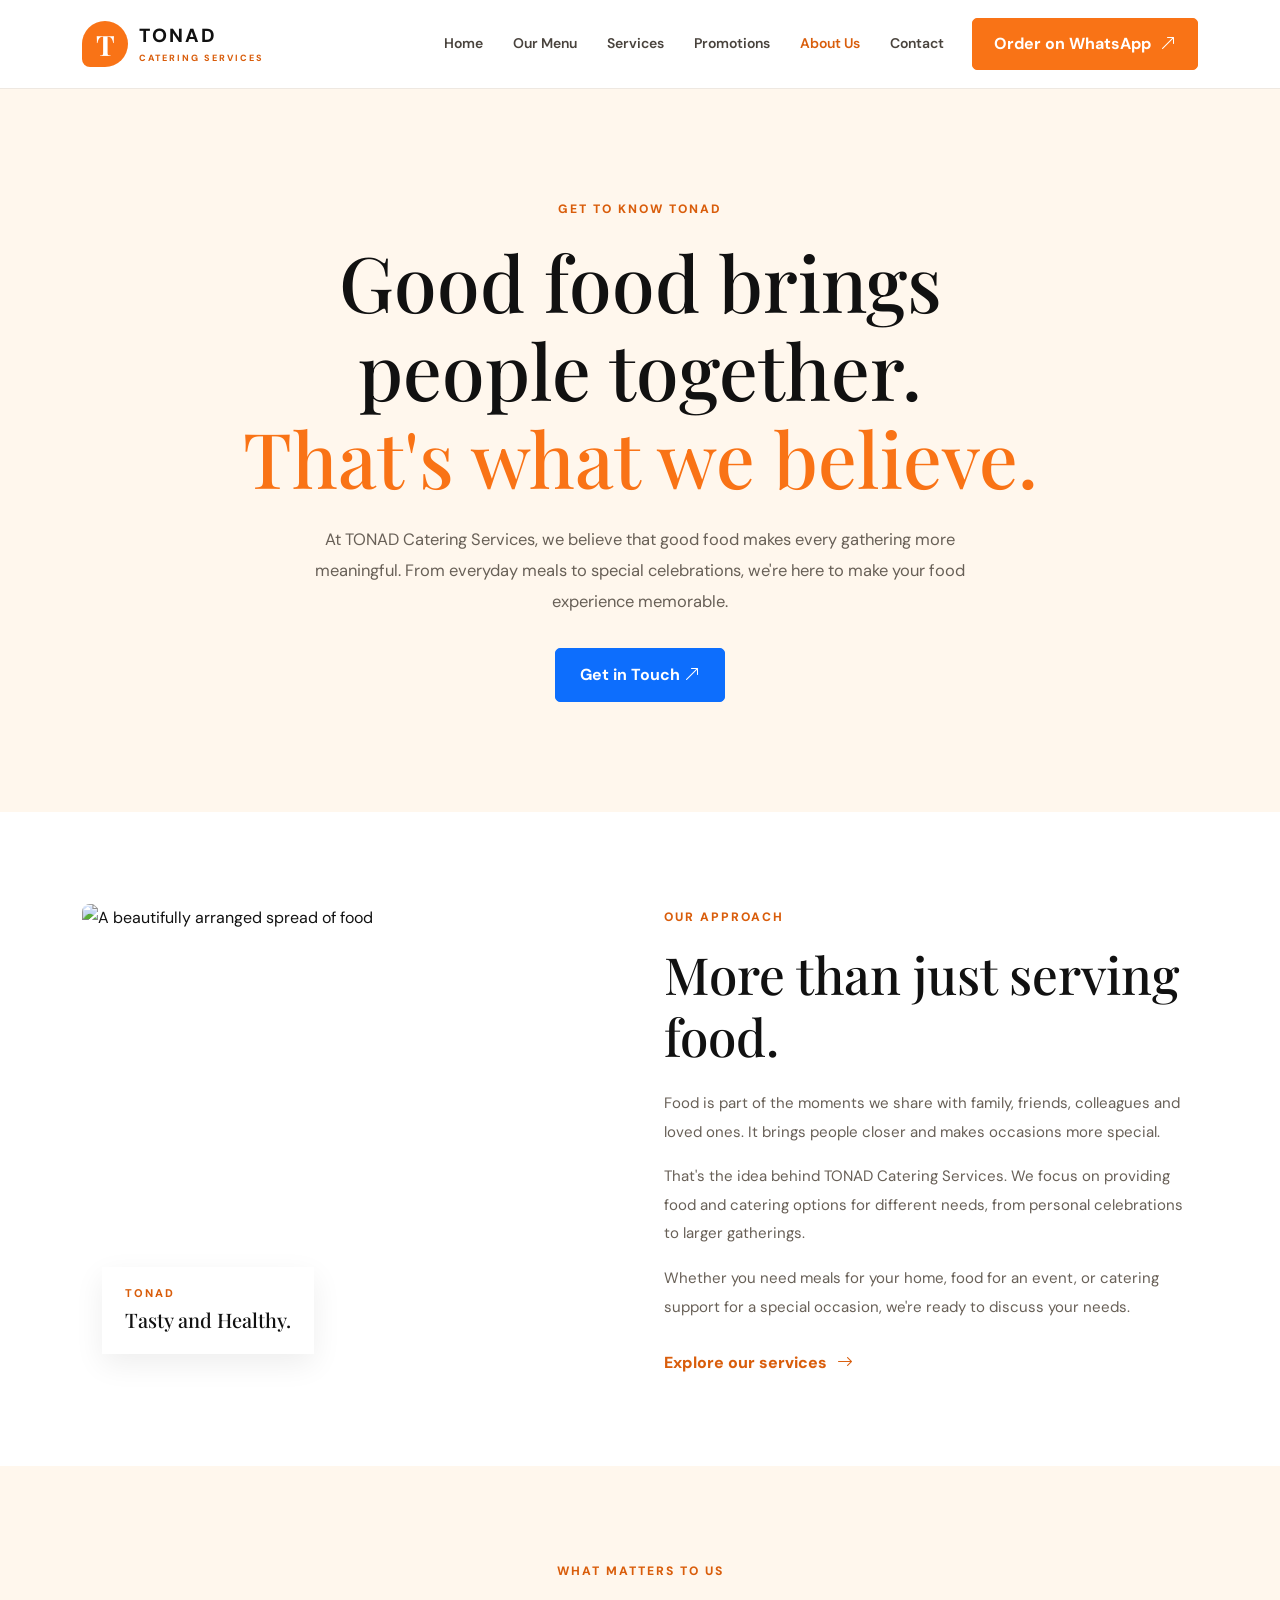
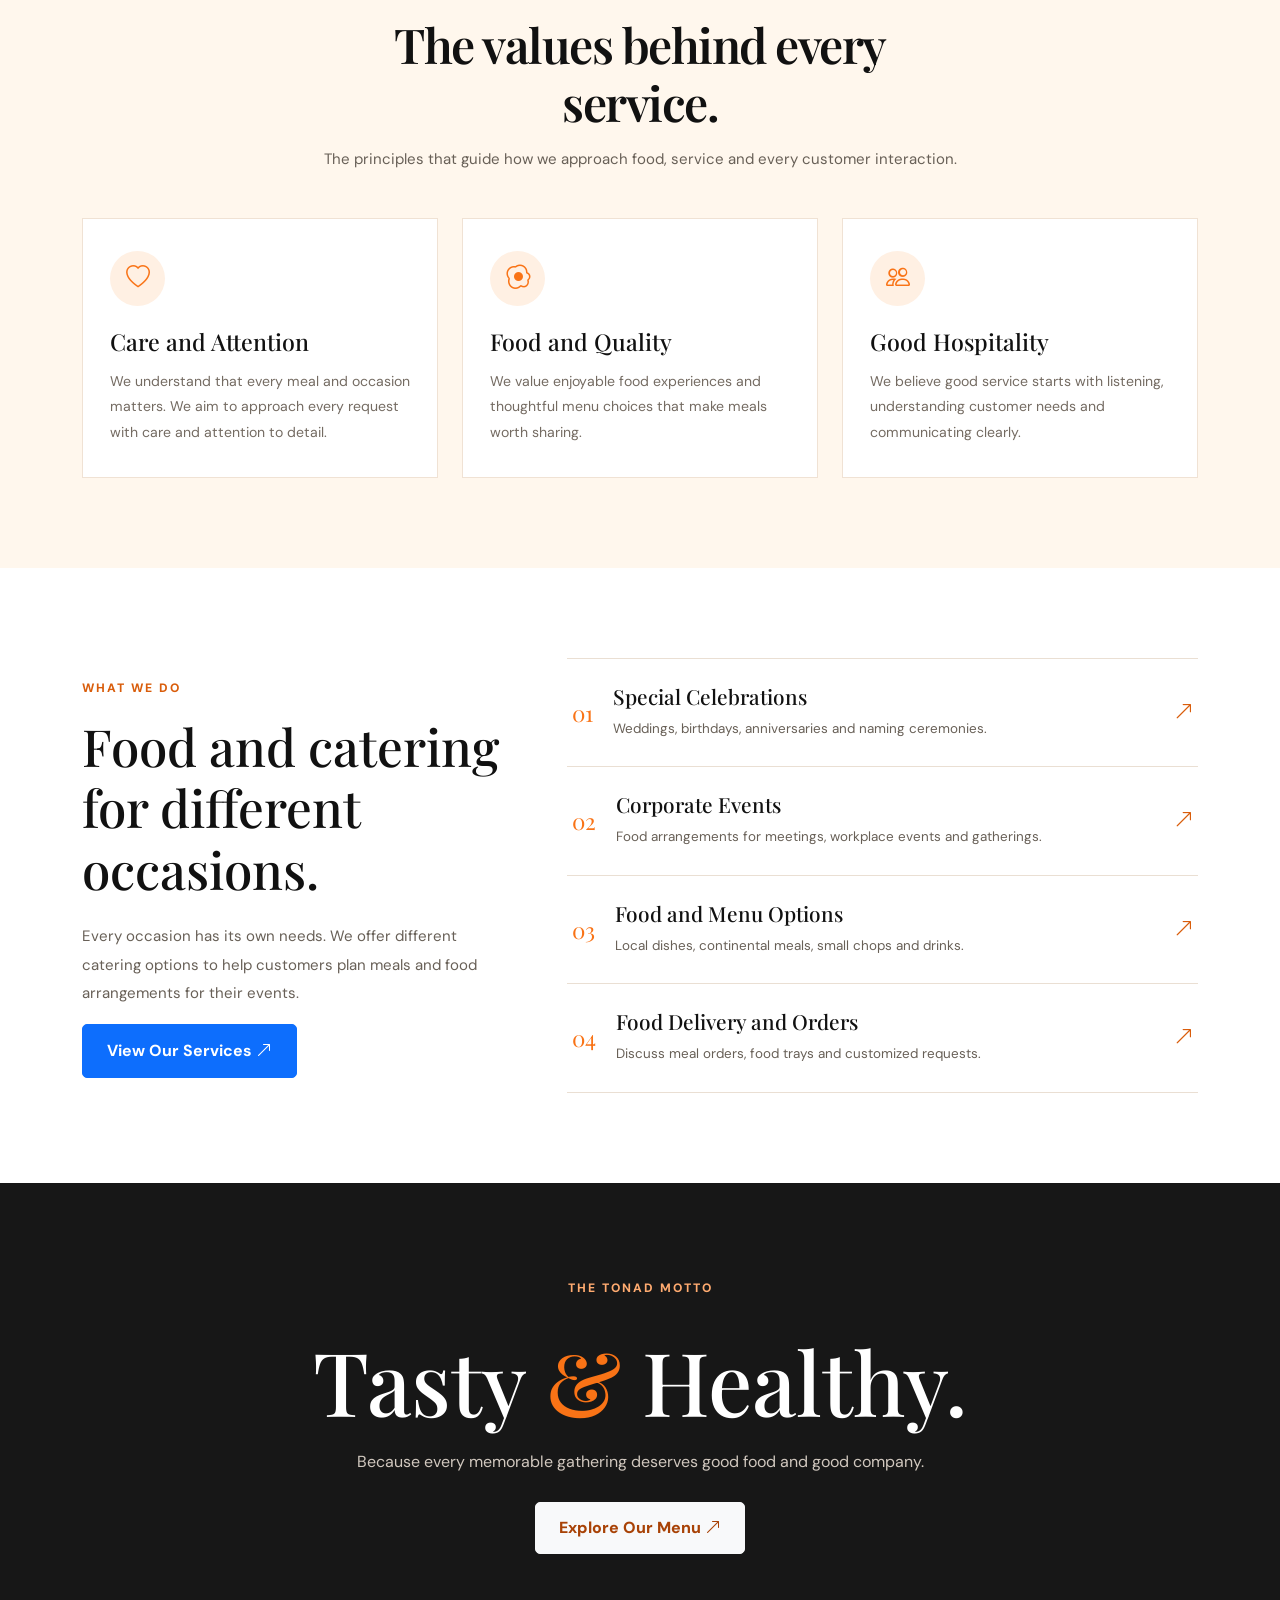
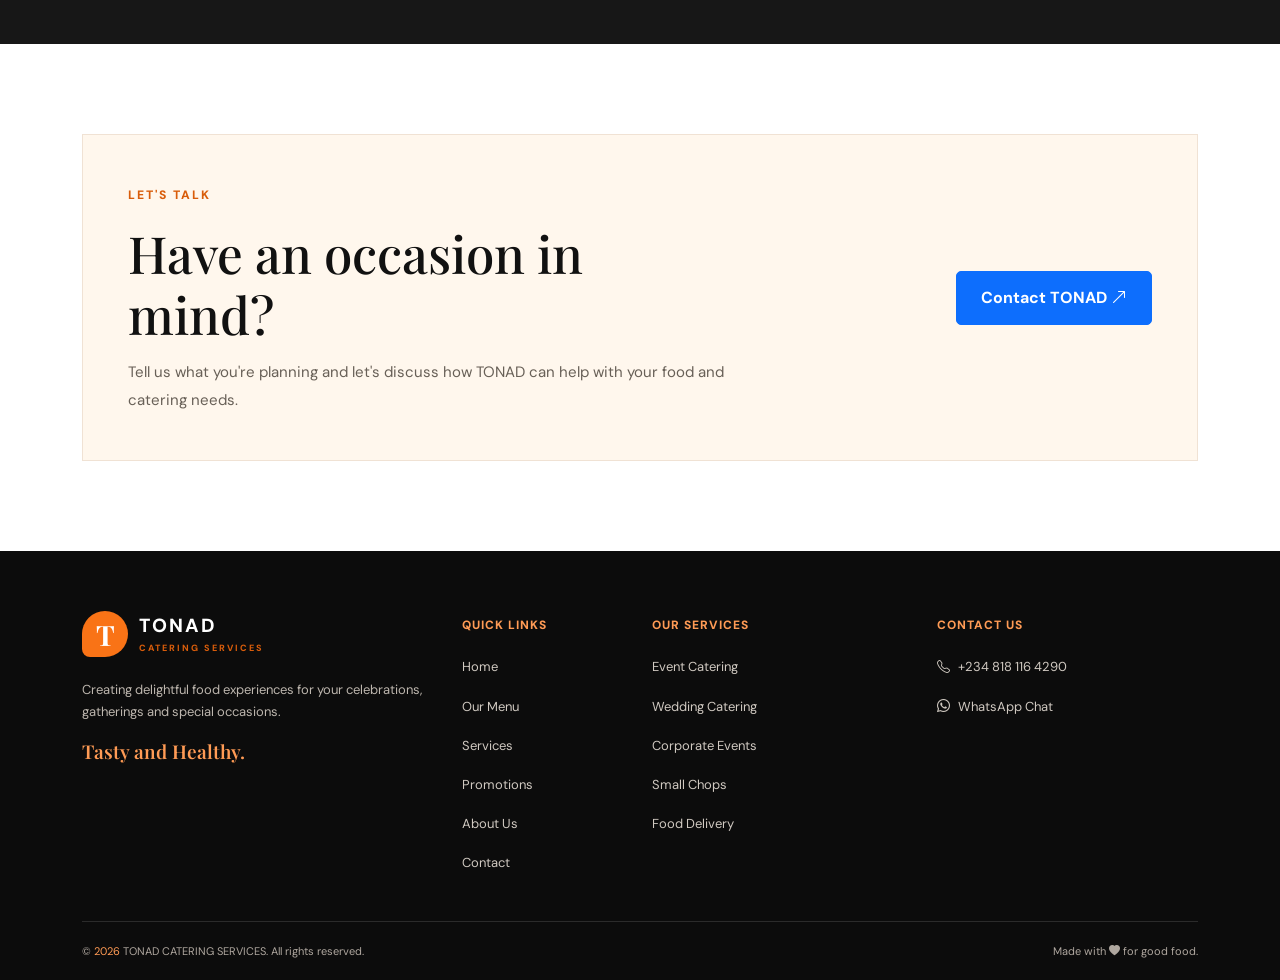
==== about.html @ e591a2a6 "first commit" ====
<!DOCTYPE html>
<html lang="en">
<head>
    <meta charset="UTF-8">
    <meta name="viewport" content="width=device-width, initial-scale=1.0">
    <meta name="description" content="Get to know TONAD Catering Services. Discover our approach to food, hospitality and memorable occasions.">
    <title>About Us | TONAD Catering Services</title>

    <!-- Google Fonts -->
    <link rel="preconnect" href="https://fonts.googleapis.com">
    <link rel="preconnect" href="https://fonts.gstatic.com" crossorigin>
    <link href="https://fonts.googleapis.com/css2?family=DM+Sans:wght@400;500;600;700;800&family=Playfair+Display:wght@500;600;700&display=swap" rel="stylesheet">

    <!-- Bootstrap -->
    <link href="https://cdn.jsdelivr.net/npm/bootstrap@5.3.3/dist/css/bootstrap.min.css" rel="stylesheet">

    <!-- Bootstrap Icons -->
    <link href="https://cdn.jsdelivr.net/npm/bootstrap-icons@1.11.3/font/bootstrap-icons.min.css" rel="stylesheet">

    <!-- Shared and page CSS -->
    <link rel="stylesheet" href="css/style.css">
    <link rel="stylesheet" href="css/about.css">
</head>

<body>

<!-- HEADER -->
<header class="site-header">
    <nav class="navbar navbar-expand-lg">
        <div class="container">

            <a href="index.html" class="brand">
                <span class="brand-icon">T</span>
                <span class="brand-text">
                    <strong>TONAD</strong>
                    <small>CATERING SERVICES</small>
                </span>
            </a>

            <button class="navbar-toggler" type="button"
                data-bs-toggle="collapse" data-bs-target="#mainNavbar"
                aria-controls="mainNavbar" aria-expanded="false"
                aria-label="Toggle navigation">
                <i class="bi bi-list"></i>
            </button>

            <div class="collapse navbar-collapse" id="mainNavbar">
                <ul class="navbar-nav ms-auto align-items-lg-center">
                    <li class="nav-item"><a class="nav-link" href="index.html">Home</a></li>
                    <li class="nav-item"><a class="nav-link" href="menu.html">Our Menu</a></li>
                    <li class="nav-item"><a class="nav-link" href="catering-services.html" aria-current="page">Services</a></li>
                    <li class="nav-item"><a class="nav-link" href="promotions.html">Promotions</a></li>
                    <li class="nav-item"><a class="nav-link active" href="about.html">About Us</a></li>
                    <li class="nav-item"><a class="nav-link" href="contact.html">Contact</a></li>
                </ul>

                <a href="https://wa.me/2347065339385"
                    target="_blank" rel="noopener noreferrer"
                    class="btn btn-brand header-button">
                    Order on WhatsApp <i class="bi bi-arrow-up-right"></i>
                </a>
            </div>
        </div>
    </nav>
</header>


<main>

    <!-- ABOUT HERO -->
    <section class="about-hero">
        <div class="container">
            <div class="about-hero-content">
                <span class="about-eyebrow">GET TO KNOW TONAD</span>

                <h1>
                    Good food brings people together.
                    <span>That's what we believe.</span>
                </h1>

                <p>
                    At TONAD Catering Services, we believe that good food
                    makes every gathering more meaningful. From everyday
                    meals to special celebrations, we're here to make
                    your food experience memorable.
                </p>

                <a href="contact.html" class="btn btn-primary">
                    Get in Touch <i class="bi bi-arrow-up-right"></i>
                </a>
            </div>
        </div>
    </section>


    <!-- OUR STORY -->
    <section class="about-story section-padding">
        <div class="container">
            <div class="row align-items-center g-5">

                <div class="col-lg-6">
                    <div class="about-story-image">
                        <img
                            src="https://images.unsplash.com/photo-1555939594-58d7cb561ad1?auto=format&fit=crop&w=1000&q=85"
                            alt="A beautifully arranged spread of food"
                            loading="lazy">
                        <div class="story-image-label">
                            <span>TONAD</span>
                            <strong>Tasty and Healthy.</strong>
                        </div>
                    </div>
                </div>

                <div class="col-lg-6">
                    <span class="about-eyebrow">OUR APPROACH</span>

                    <h2>More than just serving food.</h2>

                    <p>
                        Food is part of the moments we share with family,
                        friends, colleagues and loved ones. It brings
                        people closer and makes occasions more special.
                    </p>

                    <p>
                        That's the idea behind TONAD Catering Services.
                        We focus on providing food and catering options
                        for different needs, from personal celebrations
                        to larger gatherings.
                    </p>

                    <p>
                        Whether you need meals for your home, food for
                        an event, or catering support for a special
                        occasion, we're ready to discuss your needs.
                    </p>

                    <a href="catering-services.html" class="about-text-link">
                        Explore our services
                        <i class="bi bi-arrow-right"></i>
                    </a>
                </div>

            </div>
        </div>
    </section>


    <!-- OUR VALUES -->
    <section class="about-values section-padding">
        <div class="container">

            <div class="section-heading text-center">
                <span class="about-eyebrow">WHAT MATTERS TO US</span>
                <h2>The values behind every service.</h2>
                <p>
                    The principles that guide how we approach food,
                    service and every customer interaction.
                </p>
            </div>

            <div class="row g-4">

                <div class="col-md-6 col-lg-4">
                    <div class="value-card">
                        <div class="value-icon">
                            <i class="bi bi-heart"></i>
                        </div>
                        <h3>Care and Attention</h3>
                        <p>
                            We understand that every meal and occasion
                            matters. We aim to approach every request
                            with care and attention to detail.
                        </p>
                    </div>
                </div>

                <div class="col-md-6 col-lg-4">
                    <div class="value-card">
                        <div class="value-icon">
                            <i class="bi bi-egg-fried"></i>
                        </div>
                        <h3>Food and Quality</h3>
                        <p>
                            We value enjoyable food experiences and
                            thoughtful menu choices that make meals
                            worth sharing.
                        </p>
                    </div>
                </div>

                <div class="col-md-6 col-lg-4">
                    <div class="value-card">
                        <div class="value-icon">
                            <i class="bi bi-people"></i>
                        </div>
                        <h3>Good Hospitality</h3>
                        <p>
                            We believe good service starts with
                            listening, understanding customer needs
                            and communicating clearly.
                        </p>
                    </div>
                </div>

            </div>
        </div>
    </section>


    <!-- WHAT WE DO -->
    <section class="about-offerings section-padding">
        <div class="container">

            <div class="row align-items-center g-5">

                <div class="col-lg-5">
                    <span class="about-eyebrow">WHAT WE DO</span>
                    <h2>Food and catering for different occasions.</h2>

                    <p>
                        Every occasion has its own needs. We offer
                        different catering options to help customers
                        plan meals and food arrangements for their events.
                    </p>

                    <a href="catering-services.html" class="btn btn-primary">
                        View Our Services
                        <i class="bi bi-arrow-up-right"></i>
                    </a>
                </div>

                <div class="col-lg-7">
                    <div class="offering-list">

                        <div class="offering-item">
                            <span class="offering-number">01</span>
                            <div>
                                <h3>Special Celebrations</h3>
                                <p>Weddings, birthdays, anniversaries and naming ceremonies.</p>
                            </div>
                            <i class="bi bi-arrow-up-right"></i>
                        </div>

                        <div class="offering-item">
                            <span class="offering-number">02</span>
                            <div>
                                <h3>Corporate Events</h3>
                                <p>Food arrangements for meetings, workplace events and gatherings.</p>
                            </div>
                            <i class="bi bi-arrow-up-right"></i>
                        </div>

                        <div class="offering-item">
                            <span class="offering-number">03</span>
                            <div>
                                <h3>Food and Menu Options</h3>
                                <p>Local dishes, continental meals, small chops and drinks.</p>
                            </div>
                            <i class="bi bi-arrow-up-right"></i>
                        </div>

                        <div class="offering-item">
                            <span class="offering-number">04</span>
                            <div>
                                <h3>Food Delivery and Orders</h3>
                                <p>Discuss meal orders, food trays and customized requests.</p>
                            </div>
                            <i class="bi bi-arrow-up-right"></i>
                        </div>

                    </div>
                </div>

            </div>
        </div>
    </section>


    <!-- MOTTO -->
    <section class="about-motto">
        <div class="container text-center">
            <span class="about-eyebrow">THE TONAD MOTTO</span>

            <h2>Tasty <span>&</span> Healthy.</h2>

            <p>
                Because every memorable gathering deserves
                good food and good company.
            </p>

            <a href="menu.html" class="btn btn-light">
                Explore Our Menu
                <i class="bi bi-arrow-up-right"></i>
            </a>
        </div>
    </section>


    <!-- FINAL CTA -->
    <section class="about-contact section-padding">
        <div class="container">
            <div class="about-contact-inner">
                <div>
                    <span class="about-eyebrow">LET'S TALK</span>
                    <h2>Have an occasion in mind?</h2>
                    <p>
                        Tell us what you're planning and let's discuss
                        how TONAD can help with your food and catering needs.
                    </p>
                </div>

                <a href="https://wa.me/2347065339385"
                    class="btn btn-primary">
                    Contact TONAD
                    <i class="bi bi-arrow-up-right"></i>
                </a>
            </div>
        </div>
    </section>

</main>


<!-- FOOTER -->
<footer class="site-footer">
    <div class="container">

        <div class="row footer-main g-4">

            <div class="col-lg-4 col-md-6">
                <a href="index.html" class="brand footer-brand">
                    <span class="brand-icon">T</span>
                    <span class="brand-text">
                        <strong>TONAD</strong>
                        <small>CATERING SERVICES</small>
                    </span>
                </a>

                <p class="footer-description">
                    Creating delightful food experiences for your
                    celebrations, gatherings and special occasions.
                </p>

                <p class="footer-motto">Tasty and Healthy.</p>
            </div>

            <div class="col-lg-2 col-md-6">
                <h5 class="footer-heading">Quick Links</h5>
                <ul class="footer-links">
                    <li><a href="index.html">Home</a></li>
                    <li><a href="menu.html">Our Menu</a></li>
                    <li><a href="catering-services.html">Services</a></li>
                    <li><a href="promotions.html">Promotions</a></li>
                    <li><a href="about.html">About Us</a></li>
                    <li><a href="contact.html">Contact</a></li>
                </ul>
            </div>

            <div class="col-lg-3 col-md-6">
                <h5 class="footer-heading">Our Services</h5>
                <ul class="footer-links">
                    <li><a href="#our-services">Event Catering</a></li>
                    <li><a href="#our-services">Wedding Catering</a></li>
                    <li><a href="#our-services">Corporate Events</a></li>
                    <li><a href="#our-services">Small Chops</a></li>
                    <li><a href="#our-services">Food Delivery</a></li>
                </ul>
            </div>

            <div class="col-lg-3 col-md-6">
                <h5 class="footer-heading">Contact Us</h5>
                <ul class="footer-links">
                    <li>
                        <a href="tel:+2347065339385">
                            <i class="bi bi-telephone"></i>
                            +234 818 116 4290
                        </a>
                    </li>
                    <li>
                        <a href="https://wa.me/2347065339385"
                            target="_blank" rel="noopener noreferrer">
                            <i class="bi bi-whatsapp"></i>
                            WhatsApp Chat
                        </a>
                    </li>
                </ul>
            </div>

        </div>

        <div class="footer-bottom">
            <p>
                &copy; <span id="currentYear"></span>
                TONAD CATERING SERVICES. All rights reserved.
            </p>
            <p>Made with <i class="bi bi-heart-fill"></i> for good food.</p>
        </div>

    </div>
</footer>


<script src="https://cdn.jsdelivr.net/npm/bootstrap@5.3.3/dist/js/bootstrap.bundle.min.js"></script>
<script src="js/script.js"></script>
<script src="js/about.js"></script>

</body>
</html>
---- css/style.css ----
/* COLOURS AND FONTS */

:root {
    --orange: #F97316;
    --orange-dark: #D95D0B;
    --black: #111111;
    --charcoal: #1C1C1C;
    --cream: #FFF7ED;
    --white: #FFFFFF;
    --grey: #706B65;
    --light-grey: #F5F1EC;
    --border: #E9DED2;

    --body-font: "DM Sans", sans-serif;
    --heading-font: "Playfair Display", serif;
}

/* GENERAL STYLES */

* {
    box-sizing: border-box;
}

html {
    scroll-behavior: smooth;
    scroll-padding-top: 90px;
}

body {
    margin: 0;
    font-family: var(--body-font);
    color: var(--black);
    background: var(--white);
    line-height: 1.7;
}

img {
    display: block;
    max-width: 100%;
}

a {
    text-decoration: none;
}

h1,
h2,
h3,
h4 {
    line-height: 1.2;
}

p {
    color: var(--grey);
}

::selection {
    color: var(--white);
    background: var(--orange);
}

/* BUTTONS */

.btn {
    border-radius: 5px;
    font-family: var(--body-font);
    font-weight: 700;
    transition: .25s ease;
}

.btn:hover {
    transform: translateY(-2px);
}

.btn-brand {
    padding: 13px 21px;
    color: var(--white);
    background: var(--orange);
    border: 1px solid var(--orange);
}

.btn-brand:hover {
    color: var(--white);
    background: var(--orange-dark);
    border-color: var(--orange-dark);
}

.btn-outline-brand {
    padding: 13px 21px;
    color: var(--black);
    background: transparent;
    border: 1px solid #C9B8A6;
}

.btn-outline-brand:hover {
    color: var(--orange-dark);
    border-color: var(--orange);
}

.btn-dark-custom {
    padding: 13px 25px;
    color: var(--white);
    background: var(--black);
}

.btn-dark-custom:hover {
    color: var(--white);
    background: var(--orange-dark);
}

.btn-light-custom {
    padding: 14px 24px;
    color: var(--orange-dark);
    background: var(--white);
    border: 1px solid var(--white);
}

.btn-light-custom:hover {
    color: var(--black);
    background: var(--cream);
}

/* =====================================
   SHARED HEADER AND NAVIGATION
===================================== */

.site-header {
    position: sticky;
    top: 0;
    z-index: 1000;
    background: rgba(255, 255, 255, .97);
    border-bottom: 1px solid #eee8e1;
    backdrop-filter: blur(12px);
}

.site-header .navbar {
    min-height: 88px;
    padding: 12px 0;
}

/* LOGO */

.brand {
    display: inline-flex;
    align-items: center;
    gap: 11px;
    color: var(--black);
}

.brand:hover {
    color: var(--black);
}

.brand-icon {
    display: grid;
    place-items: center;
    width: 46px;
    height: 46px;
    flex-shrink: 0;
    color: var(--white);
    background: var(--orange);
    font-family: var(--heading-font);
    font-size: 28px;
    font-weight: 700;
    border-radius: 50% 50% 50% 8px;
}

.brand-text {
    display: flex;
    flex-direction: column;
    line-height: 1.2;
}

.brand strong {
    font-size: 19px;
    font-weight: 800;
    letter-spacing: 2px;
}

.brand small {
    margin-top: 5px;
    color: var(--orange-dark);
    font-size: 9px;
    font-weight: 800;
    letter-spacing: 2px;
}

/* NAVIGATION LINKS */

.navbar-nav {
    gap: 14px;
}

.navbar-nav .nav-link {
    padding: 10px 8px;
    color: #49433D;
    font-size: 14px;
    font-weight: 600;
    transition: color .2s ease;
}

.navbar-nav .nav-link:hover,
.navbar-nav .nav-link.active {
    color: var(--orange-dark);
}

/* HEADER BUTTON */

.header-button {
    margin-left: 20px;
    white-space: nowrap;
}

.header-button i {
    margin-left: 5px;
}

/* MOBILE NAVIGATION */

.navbar-toggler {
    padding: 4px 10px;
    border: 1px solid var(--border);
    font-size: 27px;
}

.navbar-toggler:focus {
    box-shadow: 0 0 0 3px #F9731625;
}

/* =====================================
   SHARED SECTION STYLES
===================================== */

.section-padding {
    padding: 95px 0;
}

.eyebrow {
    display: inline-flex;
    align-items: center;
    gap: 10px;
    color: var(--orange-dark);
    font-size: 11px;
    font-weight: 800;
    letter-spacing: 2px;
}

.eyebrow-line {
    display: inline-block;
    width: 28px;
    height: 2px;
    background: var(--orange);
}

.section-heading {
    max-width: 760px;
    margin: 0 auto 48px;
}

.section-heading h2,
.section-title {
    margin: 17px 0;
    font-family: var(--heading-font);
    font-size: clamp(34px, 4vw, 51px);
    font-weight: 600;
    letter-spacing: -1.5px;
}

.section-heading h2 span,
.section-title span {
    color: var(--orange);
}

.section-heading > p,
.section-description {
    max-width: 650px;
    margin: 0 auto;
    font-size: 15px;
    line-height: 1.9;
}

/* =====================================
   HOMEPAGE HERO
===================================== */

.hero-section {
    padding: 75px 0 85px;
    background: var(--cream);
    overflow: hidden;
}

.hero-content {
    position: relative;
    z-index: 2;
}

.hero-content h1 {
    max-width: 650px;
    margin: 23px 0;
    font-family: var(--heading-font);
    font-size: clamp(46px, 6vw, 72px);
    font-weight: 600;
    line-height: 1.08;
    letter-spacing: -2px;
}

.hero-content h1 span {
    color: var(--orange);
}

.hero-description {
    max-width: 520px;
    margin-bottom: 30px;
    font-size: 16px;
    line-height: 1.9;
}

.hero-actions {
    display: flex;
    flex-wrap: wrap;
    gap: 12px;
}

.hero-motto {
    display: flex;
    align-items: center;
    gap: 13px;
    margin-top: 35px;
}

.motto-icon {
    display: grid;
    place-items: center;
    width: 44px;
    height: 44px;
    flex-shrink: 0;
    color: var(--orange);
    background: var(--white);
    border: 1px solid var(--border);
    border-radius: 50%;
    font-size: 19px;
}

.hero-motto strong,
.hero-motto small {
    display: block;
}

.hero-motto strong {
    font-size: 14px;
}

.hero-motto small {
    margin-top: 3px;
    color: var(--grey);
    font-size: 12px;
}

/* HERO CAROUSEL */

.hero-carousel {
    position: relative;
    overflow: hidden;
    border-radius: 190px 190px 5px 5px;
    background: #E7D4C0;
    box-shadow: 0 20px 55px #3C24101A;
}

.hero-slide-image {
    width: 100%;
    height: 510px;
    object-fit: cover;
}

.hero-carousel .carousel-item {
    position: relative;
}

.hero-carousel .carousel-item::after {
    content: "";
    position: absolute;
    inset: 45% 0 0;
    background: linear-gradient(transparent, #000A);
    pointer-events: none;
}

.slide-caption {
    position: absolute;
    z-index: 2;
    right: 55px;
    bottom: 55px;
    left: 55px;
    color: var(--white);
}

.slide-caption span {
    display: inline-block;
    margin-bottom: 9px;
    color: #FFB782;
    font-size: 11px;
    font-weight: 800;
    letter-spacing: 2px;
}

.slide-caption h3 {
    max-width: 420px;
    margin: 0;
    color: var(--white);
    font-family: var(--heading-font);
    font-size: 27px;
    font-weight: 600;
}

.hero-carousel .carousel-indicators {
    z-index: 3;
    justify-content: flex-start;
    margin: 0;
    bottom: 18px;
    left: 55px;
}

.hero-carousel .carousel-indicators button {
    width: 25px;
    height: 4px;
    margin-right: 7px;
    border: 0;
    border-radius: 5px;
    background-color: var(--white);
}

.hero-carousel .carousel-indicators button.active {
    background-color: var(--orange);
}

.hero-carousel .carousel-control-prev,
.hero-carousel .carousel-control-next {
    z-index: 4;
    width: 45px;
    height: 45px;
    top: 45%;
    bottom: auto;
    margin: 0 15px;
    border-radius: 50%;
    background: #11111180;
    opacity: 1;
}

.hero-carousel .carousel-control-prev:hover,
.hero-carousel .carousel-control-next:hover {
    background: var(--orange);
}

.carousel-note {
    margin-top: 13px;
    color: var(--grey);
    text-align: right;
    font-size: 11px;
}

.carousel-note i {
    margin-right: 5px;
}

/* =====================================
   PROMISE SECTION
===================================== */

.promise-section {
    padding: 30px 0;
    background: var(--black);
}

.promise-item {
    display: flex;
    align-items: center;
    gap: 16px;
    height: 100%;
}

.promise-item > span {
    display: grid;
    place-items: center;
    width: 48px;
    height: 48px;
    flex-shrink: 0;
    color: #FFAB70;
    border: 1px solid #FFFFFF38;
    border-radius: 50%;
    font-size: 22px;
}

.promise-item h3 {
    margin: 0 0 5px;
    color: var(--white);
    font-size: 14px;
    font-weight: 700;
}

.promise-item p {
    margin: 0;
    color: #C7C0B9;
    font-size: 12px;
}

/* =====================================
   MENU HIGHLIGHTS
===================================== */

.menu-section {
    background: #FFFEFC;
}

.food-card {
    height: 100%;
    overflow: hidden;
    border: 1px solid var(--border);
    background: var(--white);
    transition: transform .3s ease, box-shadow .3s ease;
}

.food-card:hover {
    transform: translateY(-6px);
    box-shadow: 0 16px 40px #3C24100F;
}

.food-image {
    position: relative;
    height: 245px;
    overflow: hidden;
    background: #E9D9C9;
}

.food-image img {
    width: 100%;
    height: 100%;
    object-fit: cover;
    transition: transform .5s ease;
}

.food-card:hover .food-image img {
    transform: scale(1.05);
}

.food-category {
    position: absolute;
    top: 15px;
    left: 15px;
    padding: 7px 11px;
    color: var(--orange-dark);
    background: var(--cream);
    font-size: 10px;
    font-weight: 800;
    letter-spacing: .5px;
    text-transform: uppercase;
}

.food-card-body {
    padding: 24px;
}

.food-card-body h3 {
    margin-bottom: 10px;
    font-family: var(--heading-font);
    font-size: 24px;
    font-weight: 600;
}

.food-card-body p {
    margin-bottom: 20px;
    font-size: 13px;
    line-height: 1.8;
}

.text-link {
    display: inline-flex;
    align-items: center;
    gap: 8px;
    color: var(--orange-dark);
    font-size: 13px;
    font-weight: 800;
}

.text-link:hover {
    color: var(--black);
}

.image-disclaimer {
    margin: 24px auto 0;
    text-align: center;
    font-size: 11px;
}

/* =====================================
   EVENTS
===================================== */

.events-section {
    background: var(--cream);
}

.events-section .section-title {
    margin-bottom: 20px;
}

.events-section .section-description {
    margin: 0 0 27px;
}

.event-grid {
    display: grid;
    grid-template-columns: 1fr 1fr;
    gap: 16px;
}

.event-card {
    position: relative;
    min-height: 210px;
    overflow: hidden;
    background: #D9C3AC;
}

.event-card.event-large {
    grid-row: span 2;
    min-height: 440px;
}

.event-card img {
    position: absolute;
    inset: 0;
    width: 100%;
    height: 100%;
    object-fit: cover;
    transition: transform .5s ease;
}

.event-card:hover img {
    transform: scale(1.05);
}

.event-card::after {
    content: "";
    position: absolute;
    inset: 35% 0 0;
    background: linear-gradient(transparent, #000C);
}

.event-overlay {
    position: absolute;
    z-index: 1;
    right: 18px;
    bottom: 18px;
    left: 18px;
    color: var(--white);
}

.event-overlay span {
    color: #FFB782;
    font-size: 11px;
    font-weight: 800;
}

.event-overlay h3 {
    margin: 5px 0 0;
    color: var(--white);
    font-family: var(--heading-font);
    font-size: 21px;
}

/* =====================================
   SERVICES
===================================== */

.services-section {
    background: var(--white);
}

.service-card {
    height: 100%;
    padding: 29px;
    border: 1px solid var(--border);
    background: #FFFEFC;
    transition: transform .25s ease, border-color .25s ease;
}

.service-card:hover {
    transform: translateY(-4px);
    border-color: #F9731680;
}

.service-icon {
    display: grid;
    place-items: center;
    width: 52px;
    height: 52px;
    margin-bottom: 22px;
    border-radius: 50%;
    color: var(--orange-dark);
    background: var(--cream);
    font-size: 23px;
}

.service-card h3 {
    margin-bottom: 12px;
    font-family: var(--heading-font);
    font-size: 23px;
    font-weight: 600;
}

.service-card p {
    margin-bottom: 0;
    font-size: 13px;
    line-height: 1.85;
}

/* =====================================
   PROCESS
===================================== */

.process-section {
    background: var(--light-grey);
}

.process-card {
    height: 100%;
    padding: 28px;
    border-top: 3px solid var(--orange);
    background: var(--white);
}

.process-card > span {
    display: inline-block;
    margin-bottom: 18px;
    color: var(--orange);
    font-family: var(--heading-font);
    font-size: 34px;
}

.process-card h3 {
    font-family: var(--heading-font);
    font-size: 22px;
}

.process-card p {
    margin: 12px 0 0;
    font-size: 13px;
}

/* =====================================
   PROMOTION BANNER
===================================== */

.promotion-banner {
    padding: 58px 0;
    background: var(--orange);
}

.promotion-inner {
    display: flex;
    align-items: center;
    justify-content: space-between;
    gap: 35px;
}

.promotion-banner .eyebrow {
    color: #FFF0E4;
}

.promotion-banner .eyebrow-line {
    background: var(--white);
}

.promotion-banner h2 {
    margin: 13px 0 10px;
    color: var(--white);
    font-family: var(--heading-font);
    font-size: clamp(30px, 4vw, 43px);
}

.promotion-banner p {
    margin: 0;
    color: #FFF0E4;
    font-size: 14px;
}

/* =====================================
   ABOUT PREVIEW
===================================== */

.about-section {
    background: #FFFEFC;
}

.about-image {
    width: 100%;
    height: 390px;
    object-fit: cover;
    background: #E8D8C7;
}

.about-section .section-description {
    margin: 0 0 20px;
}

.motto-highlight {
    margin: 20px 0 25px;
    color: var(--orange-dark);
    font-family: var(--heading-font);
    font-size: 25px;
    font-weight: 600;
}

/* =====================================
   FINAL CALL TO ACTION
===================================== */

.final-cta {
    padding: 85px 0;
    background: var(--black);
}

.final-cta h2 {
    max-width: 800px;
    margin: 20px auto;
    color: var(--white);
    font-family: var(--heading-font);
    font-size: clamp(34px, 5vw, 54px);
    font-weight: 600;
}

.final-cta h2 span {
    color: #FF9B55;
}

.final-cta > .container > p {
    max-width: 590px;
    margin: 0 auto 28px;
    color: #D0C9C1;
    font-size: 14px;
}

/* =====================================
   SHARED FOOTER
===================================== */

.site-footer {
    padding-top: 60px;
    background: #0C0C0C;
    color: var(--white);
}

.footer-main {
    padding-bottom: 45px;
}

.footer-brand {
    color: var(--white);
}

.footer-brand:hover {
    color: var(--white);
}

.footer-description {
    max-width: 340px;
    margin: 22px 0 12px;
    color: #BDB6AE;
    font-size: 13px;
}

.footer-motto {
    color: #FF9B55;
    font-family: var(--heading-font);
    font-size: 19px;
    font-weight: 600;
}

.footer-heading {
    margin: 7px 0 20px;
    color: #FF9B55;
    font-size: 12px;
    font-weight: 800;
    letter-spacing: 1px;
    text-transform: uppercase;
}

.footer-links {
    display: grid;
    gap: 12px;
    margin: 0;
    padding: 0;
    list-style: none;
}

.footer-links a {
    color: #D0C9C1;
    font-size: 13px;
    transition: color .2s ease;
}

.footer-links a:hover {
    color: #FF9B55;
}

.footer-links i {
    margin-right: 5px;
}

.footer-bottom {
    display: flex;
    align-items: center;
    justify-content: space-between;
    gap: 20px;
    padding: 20px 0;
    border-top: 1px solid #FFFFFF20;
}

.footer-bottom p {
    margin: 0;
    color: #AFA79F;
    font-size: 11px;
}

.footer-bottom span {
    color: #FF9B55;
}

/* =====================================
   RESPONSIVE DESIGN
===================================== */

@media (max-width: 1199.98px) {
    .navbar-nav {
        gap: 7px;
    }

    .navbar-nav .nav-link {
        font-size: 13px;
    }

    .header-button {
        margin-left: 12px;
        padding: 12px 15px;
        font-size: 13px;
    }
}

@media (max-width: 991.98px) {

    .section-padding {
        padding: 70px 0;
    }

    .site-header .navbar {
        min-height: 75px;
    }

    .navbar-collapse {
        padding: 18px 0 10px;
    }

    .navbar-nav {
        gap: 0;
        align-items: flex-start !important;
    }

    .navbar-nav .nav-link {
        padding: 9px 0;
        font-size: 14px;
    }

    .header-button {
        display: inline-block;
        margin: 12px 0 0;
    }

    .hero-section {
        padding: 55px 0 70px;
    }

    .hero-content h1 {
        font-size: clamp(45px, 7vw, 65px);
    }

    .hero-slide-image {
        height: 440px;
    }

    .hero-carousel {
        border-radius: 150px 150px 5px 5px;
    }

    .promise-item {
        align-items: flex-start;
    }

    .promotion-inner {
        align-items: flex-start;
        flex-direction: column;
    }
}

@media (max-width: 767.98px) {

    .section-padding {
        padding: 60px 0;
    }

    .hero-section {
        padding: 42px 0 58px;
    }

    .hero-content h1 {
        font-size: clamp(43px, 11vw, 61px);
        letter-spacing: -1.5px;
    }

    .hero-description {
        font-size: 14px;
    }

    .hero-carousel {
        margin-top: 10px;
        border-radius: 120px 120px 5px 5px;
    }

    .hero-slide-image {
        height: 370px;
    }

    .slide-caption {
        right: 35px;
        bottom: 48px;
        left: 35px;
    }

    .slide-caption h3 {
        font-size: 23px;
    }

    .hero-carousel .carousel-indicators {
        left: 35px;
    }

    .section-heading {
        margin-bottom: 34px;
    }

    .section-heading h2,
    .section-title {
        font-size: 37px;
    }

    .food-image {
        height: 225px;
    }

    .event-card.event-large {
        min-height: 360px;
    }

    .event-card {
        min-height: 170px;
    }

    .event-overlay {
        right: 12px;
        bottom: 12px;
        left: 12px;
    }

    .event-overlay h3 {
        font-size: 17px;
    }

    .about-image {
        height: 310px;
    }

    .final-cta {
        padding: 65px 0;
    }

    .footer-bottom {
        align-items: flex-start;
        flex-direction: column;
        gap: 8px;
    }
}

@media (max-width: 480px) {

    .brand-icon {
        width: 40px;
        height: 40px;
        font-size: 24px;
    }

    .brand strong {
        font-size: 16px;
    }

    .brand small {
        font-size: 8px;
        letter-spacing: 1.5px;
    }

    .hero-content h1 {
        font-size: 43px;
    }

    .hero-actions {
        flex-direction: column;
    }

    .hero-actions .btn {
        width: 100%;
    }

    .hero-carousel {
        border-radius: 95px 95px 5px 5px;
    }

    .hero-slide-image {
        height: 310px;
    }

    .slide-caption {
        right: 25px;
        bottom: 45px;
        left: 25px;
    }

    .slide-caption h3 {
        font-size: 19px;
    }

    .hero-carousel .carousel-indicators {
        left: 25px;
    }

    .hero-carousel .carousel-control-prev,
    .hero-carousel .carousel-control-next {
        width: 36px;
        height: 36px;
        margin: 0 9px;
    }

    .promise-section {
        padding: 25px 0;
    }

    .food-image {
        height: 210px;
    }

    .food-card-body {
        padding: 19px;
    }

    .event-grid {
        grid-template-columns: 1fr;
    }

    .event-card.event-large {
        grid-row: auto;
        min-height: 280px;
    }

    .event-card {
        min-height: 230px;
    }

    .service-card {
        padding: 23px;
    }

    .promotion-banner h2 {
        font-size: 31px;
    }

    .promotion-inner .btn {
        width: 100%;
    }

    .footer-main {
        row-gap: 35px;
    }
}

/* ACCESSIBILITY */

@media (prefers-reduced-motion: reduce) {

    html {
        scroll-behavior: auto;
    }

    *,
    *::before,
    *::after {
        animation-duration: 0.01ms !important;
        animation-iteration-count: 1 !important;
        transition-duration: 0.01ms !important;
    }
}
---- css/about.css ----
/* =====================================
   TONAD CATERING SERVICES
   ABOUT PAGE STYLES
===================================== */

.about-hero {
    background: #FFF7ED;
    padding: 105px 0 110px;
    text-align: center;
}

.about-hero-content {
    max-width: 850px;
    margin: auto;
}

.about-eyebrow {
    display: inline-block;
    color: #D95D0B;
    font-size: 0.76rem;
    font-weight: 800;
    letter-spacing: 2px;
    margin-bottom: 17px;
}

.about-hero h1 {
    font-family: "Playfair Display", serif;
    font-size: clamp(2.8rem, 6vw, 5rem);
    line-height: 1.15;
    color: #111;
    margin-bottom: 22px;
}

.about-hero h1 span {
    display: block;
    color: #F97316;
}

.about-hero p {
    max-width: 680px;
    margin: 0 auto 30px;
    color: #686057;
    font-size: 1.03rem;
    line-height: 1.9;
}

.about-hero .btn,
.about-contact .btn,
.about-offerings .btn {
    padding: 14px 24px;
    font-weight: 700;
    border-radius: 5px;
}


/* GENERAL SECTION */

.section-padding {
    padding: 90px 0;
}

.about-story {
    background: #FFFFFF;
}

.about-story-image {
    position: relative;
    height: 470px;
}

.about-story-image img {
    width: 100%;
    height: 100%;
    object-fit: cover;
    border-radius: 8px;
}

.story-image-label {
    position: absolute;
    bottom: 20px;
    left: 20px;
    background: #FFFFFF;
    padding: 17px 23px;
    box-shadow: 0 10px 30px #00000012;
}

.story-image-label span {
    display: block;
    color: #D95D0B;
    font-size: 0.7rem;
    font-weight: 800;
    letter-spacing: 2px;
}

.story-image-label strong {
    font-family: "Playfair Display", serif;
    font-size: 1.25rem;
    font-weight: 500;
}

.about-story h2,
.about-offerings h2,
.about-contact h2 {
    font-family: "Playfair Display", serif;
    font-size: clamp(2.1rem, 4vw, 3.3rem);
    line-height: 1.2;
    color: #111;
    margin-bottom: 22px;
}

.about-story p,
.about-offerings p,
.about-contact p {
    color: #686057;
    font-size: 0.94rem;
    line-height: 1.9;
}

.about-text-link {
    display: inline-flex;
    align-items: center;
    gap: 10px;
    color: #D95D0B;
    font-weight: 800;
    margin-top: 12px;
    text-decoration: none;
}

.about-text-link:hover {
    color: #111;
}


/* VALUES */

.about-values {
    background: #FFF7ED;
}

.section-heading {
    max-width: 650px;
    margin: 0 auto 45px;
}

.section-heading h2 {
    font-family: "Playfair Display", serif;
    font-size: clamp(2rem, 4vw, 3rem);
    color: #111;
    margin-bottom: 15px;
}

.section-heading p {
    color: #686057;
    line-height: 1.8;
}

.value-card {
    height: 100%;
    background: #FFFFFF;
    border: 1px solid #F0E2D4;
    padding: 32px 27px;
    transition: transform 0.3s ease, box-shadow 0.3s ease;
}

.value-card:hover {
    transform: translateY(-6px);
    box-shadow: 0 15px 35px #6D3B1412;
}

.value-icon {
    display: grid;
    place-items: center;
    width: 55px;
    height: 55px;
    background: #FFF0E3;
    color: #F97316;
    font-size: 1.5rem;
    border-radius: 50%;
    margin-bottom: 22px;
}

.value-card h3 {
    font-family: "Playfair Display", serif;
    font-size: 1.45rem;
    color: #111;
    margin-bottom: 13px;
}

.value-card p {
    color: #746B62;
    font-size: 0.88rem;
    line-height: 1.8;
    margin-bottom: 0;
}


/* OFFERINGS */

.about-offerings {
    background: #FFFFFF;
}

.offering-list {
    border-top: 1px solid #EADFD3;
}

.offering-item {
    display: flex;
    align-items: center;
    gap: 20px;
    padding: 25px 5px;
    border-bottom: 1px solid #EADFD3;
}

.offering-number {
    color: #F97316;
    font-family: "Playfair Display", serif;
    font-size: 1.4rem;
}

.offering-item div {
    flex: 1;
}

.offering-item h3 {
    font-family: "Playfair Display", serif;
    font-size: 1.3rem;
    color: #111;
    margin-bottom: 7px;
}

.offering-item p {
    font-size: 0.84rem;
    margin: 0;
}

.offering-item > i {
    color: #D95D0B;
    font-size: 1.2rem;
}


/* MOTTO */

.about-motto {
    background: #171717;
    color: #FFFFFF;
    padding: 90px 20px;
}

.about-motto .about-eyebrow {
    color: #FFAB70;
}

.about-motto h2 {
    font-family: "Playfair Display", serif;
    font-size: clamp(3rem, 7vw, 5.5rem);
    color: #FFFFFF;
    margin: 12px 0 15px;
}

.about-motto h2 span {
    color: #F97316;
}

.about-motto p {
    color: #D1C8BF;
    margin-bottom: 27px;
}

.about-motto .btn {
    color: #A84206;
    font-weight: 800;
    padding: 13px 23px;
}


/* FINAL CONTACT SECTION */

.about-contact {
    background: #FFFFFF;
}

.about-contact-inner {
    background: #FFF7ED;
    border: 1px solid #F0E2D4;
    padding: 45px;
    display: flex;
    align-items: center;
    justify-content: space-between;
    gap: 30px;
}

.about-contact-inner > div {
    max-width: 600px;
}

.about-contact h2 {
    margin-bottom: 12px;
}

.about-contact p {
    margin-bottom: 0;
}


/* RESPONSIVE DESIGN */

@media (max-width: 991px) {

    .about-hero {
        padding: 80px 0;
    }

    .about-story-image {
        height: 400px;
    }

    .about-contact-inner {
        align-items: flex-start;
        flex-direction: column;
        padding: 35px;
    }

}

@media (max-width: 576px) {

    .about-hero {
        padding: 65px 0;
    }

    .about-hero h1 {
        font-size: 2.7rem;
    }

    .section-padding {
        padding: 65px 0;
    }

    .about-story-image {
        height: 320px;
    }

    .value-card {
        padding: 25px 22px;
    }

    .offering-item {
        gap: 12px;
    }

    .offering-item h3 {
        font-size: 1.1rem;
    }

    .offering-item p {
        font-size: 0.78rem;
    }

    .about-motto {
        padding: 70px 15px;
    }

    .about-contact-inner {
        padding: 27px 22px;
    }

}
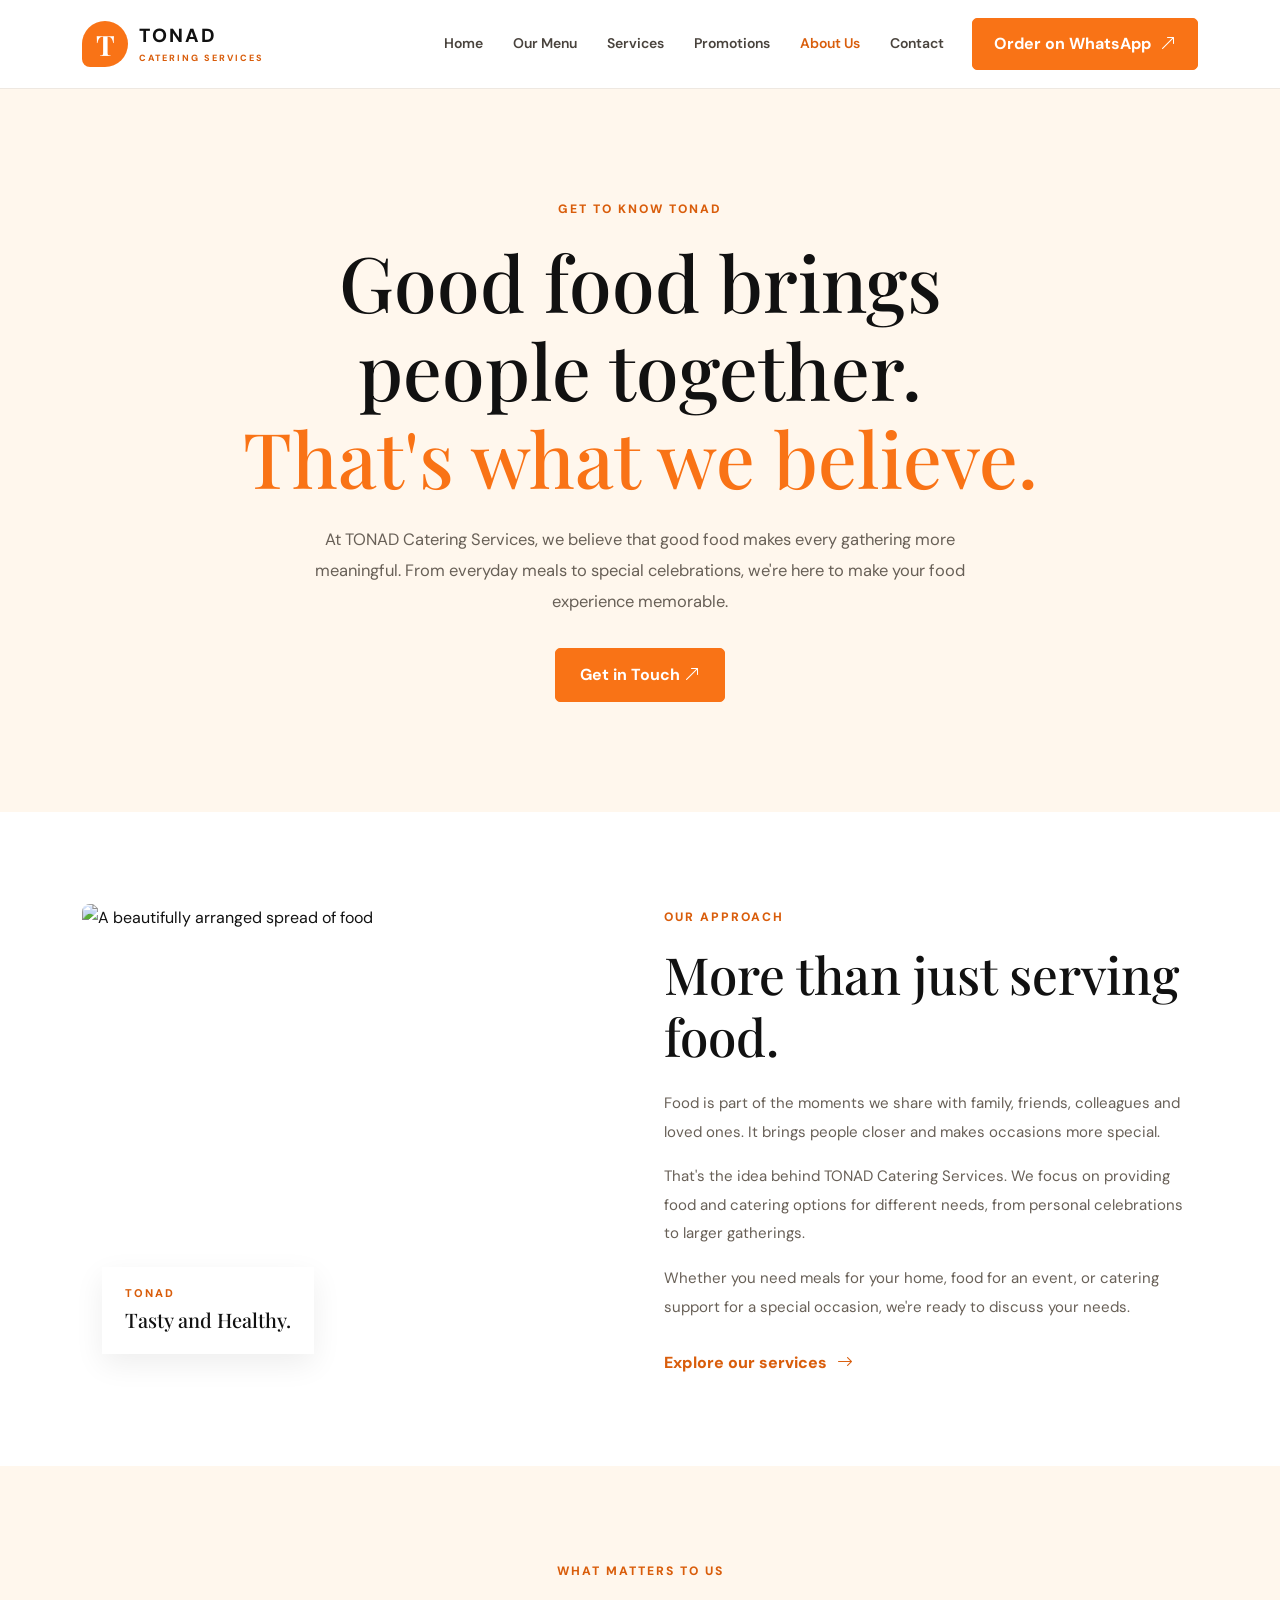
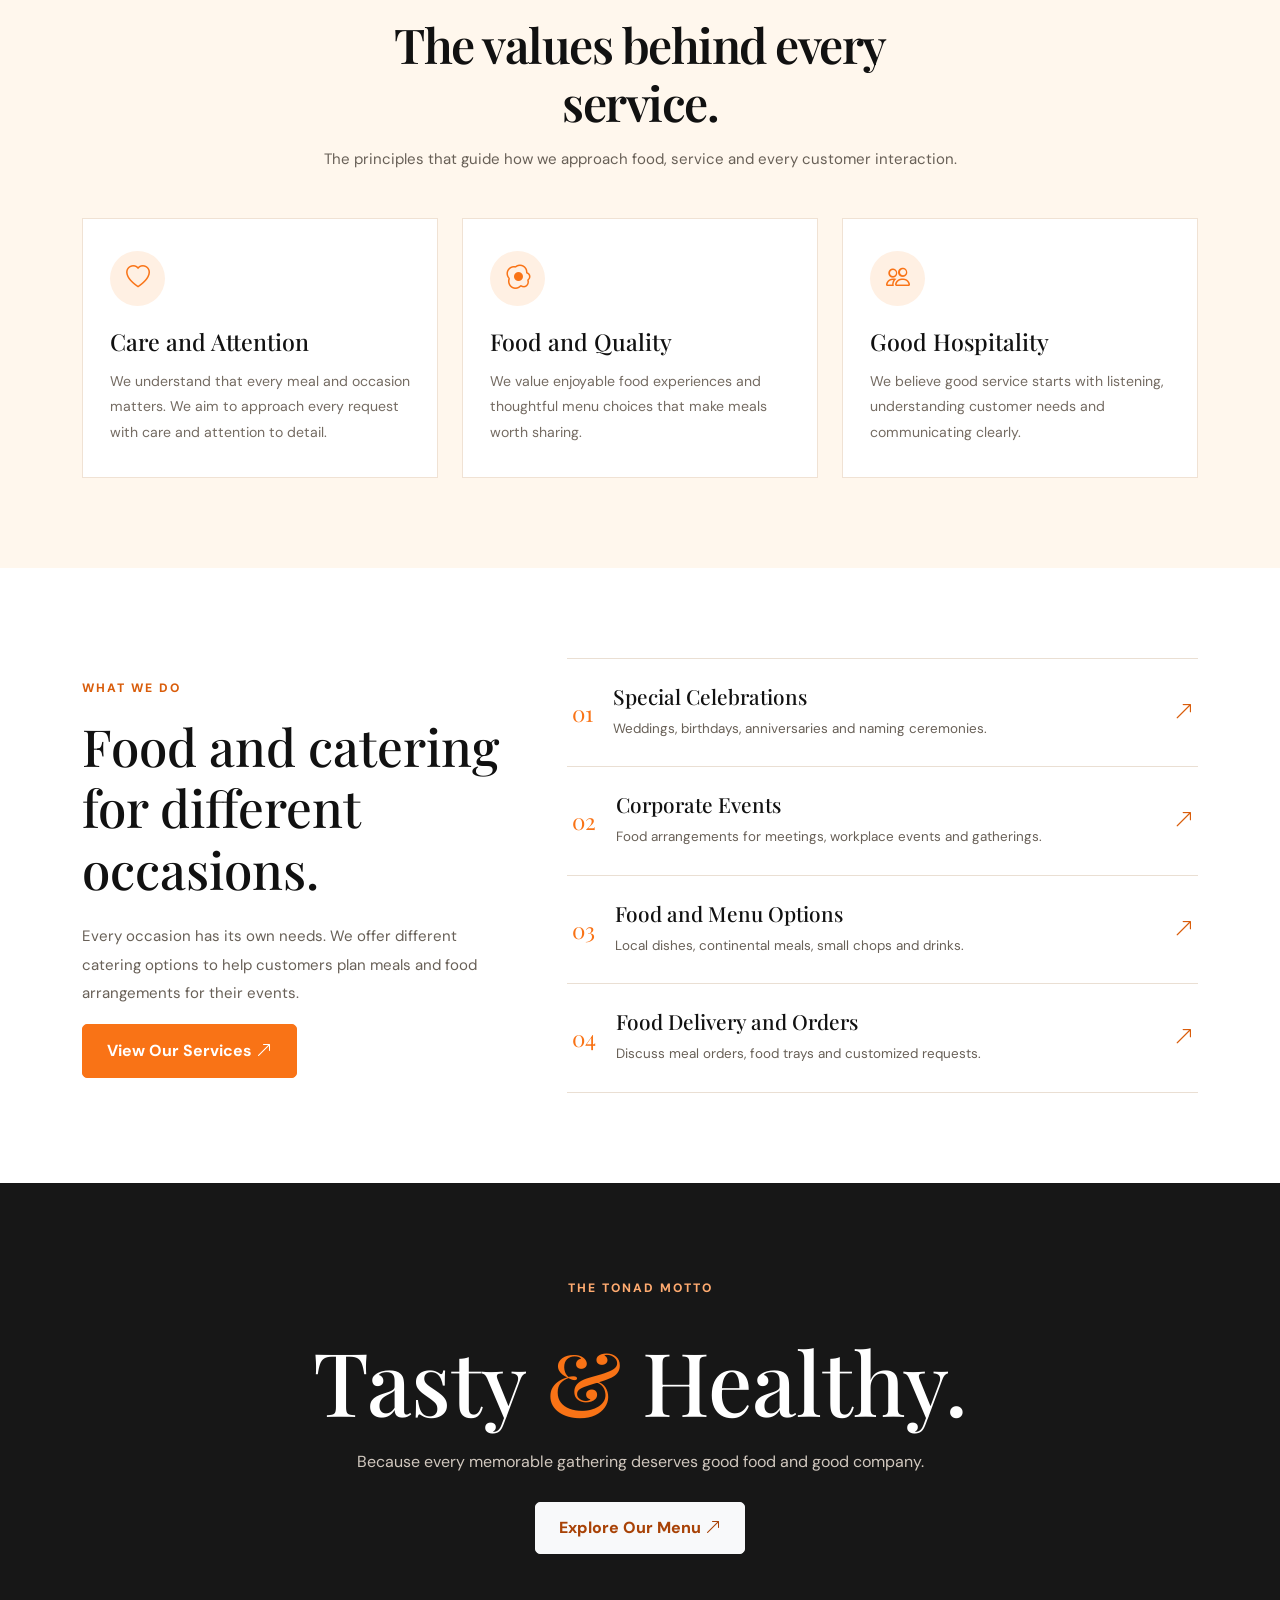
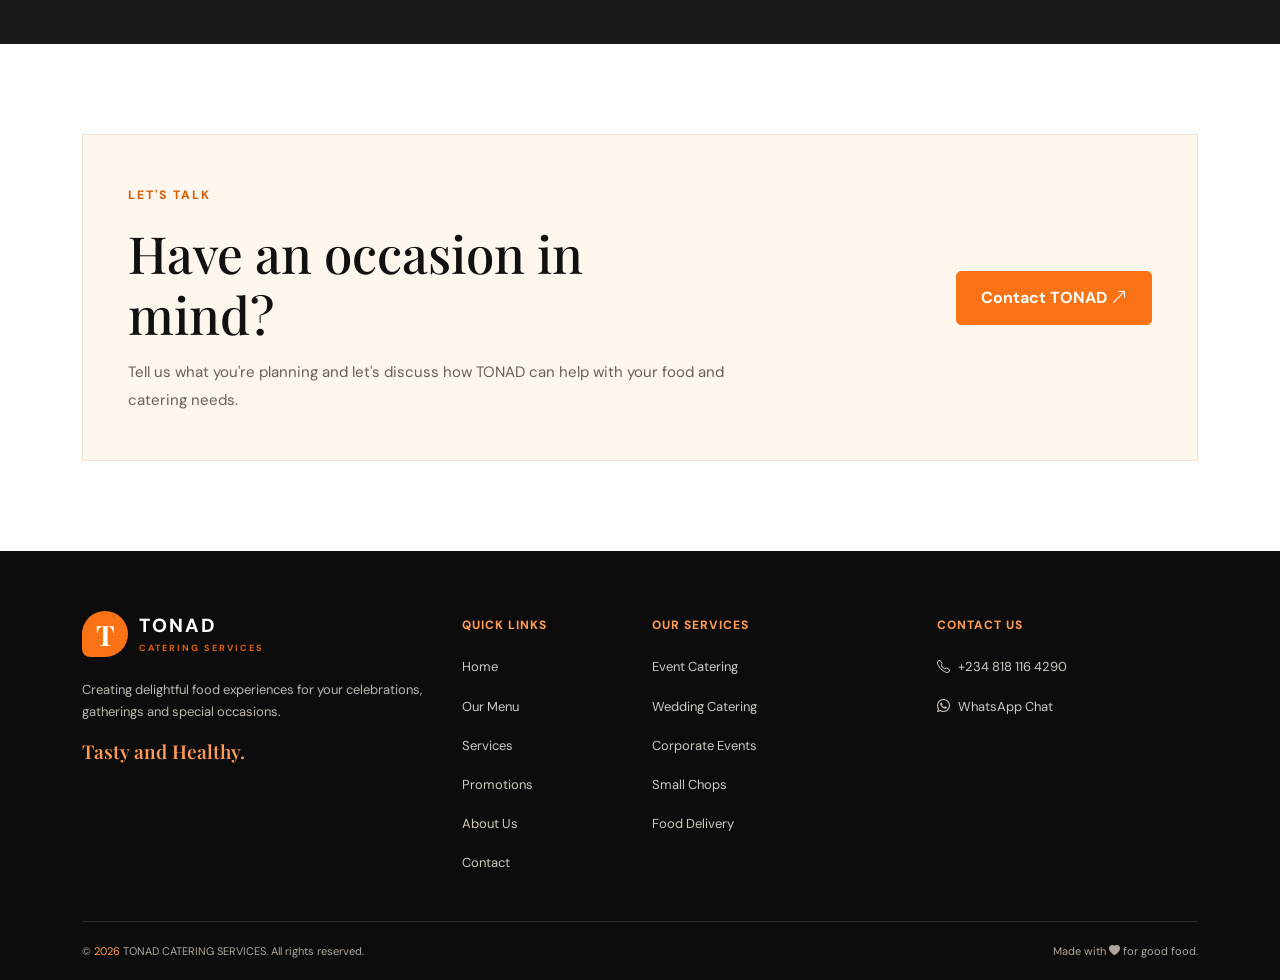
==== commit 7c806ee4: "Updated All Files" ====
--- a/about.html
+++ b/about.html
@@ -1,16 +1,36 @@
-
 <!DOCTYPE html>
 <html lang="en">
+
 <head>
     <meta charset="UTF-8">
     <meta name="viewport" content="width=device-width, initial-scale=1.0">
-    <meta name="description" content="Get to know TONAD Catering Services. Discover our approach to food, hospitality and memorable occasions.">
     <title>About Us | TONAD Catering Services</title>
+
+    <meta name="description"
+        content="Get to know TONAD Catering Services, a Lagos-based catering business focused on delicious meals, quality food and hospitality for memorable occasions.">
+
+    <meta name="robots" content="index, follow">
+    <meta name="author" content="TONAD Catering Services">
+    <meta name="theme-color" content="#F97316">
+
+    <!-- Open Graph -->
+    <meta property="og:type" content="website">
+    <meta property="og:site_name" content="TONAD Catering Services">
+    <meta property="og:title" content="About TONAD Catering Services">
+    <meta property="og:description"
+        content="Discover TONAD's approach to food, catering and hospitality. Tasty and Healthy.">
+
+    <!-- Favicon -->
+    <link rel="icon" type="image/png" sizes="32x32" href="image/logo.png">
+    <link rel="icon" type="image/x-icon" href="image/logo.ico">
+
 
     <!-- Google Fonts -->
     <link rel="preconnect" href="https://fonts.googleapis.com">
     <link rel="preconnect" href="https://fonts.gstatic.com" crossorigin>
-    <link href="https://fonts.googleapis.com/css2?family=DM+Sans:wght@400;500;600;700;800&family=Playfair+Display:wght@500;600;700&display=swap" rel="stylesheet">
+    <link
+        href="https://fonts.googleapis.com/css2?family=DM+Sans:wght@400;500;600;700;800&family=Playfair+Display:wght@500;600;700&display=swap"
+        rel="stylesheet">
 
     <!-- Bootstrap -->
     <link href="https://cdn.jsdelivr.net/npm/bootstrap@5.3.3/dist/css/bootstrap.min.css" rel="stylesheet">
@@ -25,312 +45,12 @@
 
 <body>
 
-<!-- HEADER -->
-<header class="site-header">
-    <nav class="navbar navbar-expand-lg">
-        <div class="container">
-
-            <a href="index.html" class="brand">
-                <span class="brand-icon">T</span>
-                <span class="brand-text">
-                    <strong>TONAD</strong>
-                    <small>CATERING SERVICES</small>
-                </span>
-            </a>
-
-            <button class="navbar-toggler" type="button"
-                data-bs-toggle="collapse" data-bs-target="#mainNavbar"
-                aria-controls="mainNavbar" aria-expanded="false"
-                aria-label="Toggle navigation">
-                <i class="bi bi-list"></i>
-            </button>
-
-            <div class="collapse navbar-collapse" id="mainNavbar">
-                <ul class="navbar-nav ms-auto align-items-lg-center">
-                    <li class="nav-item"><a class="nav-link" href="index.html">Home</a></li>
-                    <li class="nav-item"><a class="nav-link" href="menu.html">Our Menu</a></li>
-                    <li class="nav-item"><a class="nav-link" href="catering-services.html" aria-current="page">Services</a></li>
-                    <li class="nav-item"><a class="nav-link" href="promotions.html">Promotions</a></li>
-                    <li class="nav-item"><a class="nav-link active" href="about.html">About Us</a></li>
-                    <li class="nav-item"><a class="nav-link" href="contact.html">Contact</a></li>
-                </ul>
-
-                <a href="https://wa.me/2347065339385"
-                    target="_blank" rel="noopener noreferrer"
-                    class="btn btn-brand header-button">
-                    Order on WhatsApp <i class="bi bi-arrow-up-right"></i>
-                </a>
-            </div>
-        </div>
-    </nav>
-</header>
-
-
-<main>
-
-    <!-- ABOUT HERO -->
-    <section class="about-hero">
-        <div class="container">
-            <div class="about-hero-content">
-                <span class="about-eyebrow">GET TO KNOW TONAD</span>
-
-                <h1>
-                    Good food brings people together.
-                    <span>That's what we believe.</span>
-                </h1>
-
-                <p>
-                    At TONAD Catering Services, we believe that good food
-                    makes every gathering more meaningful. From everyday
-                    meals to special celebrations, we're here to make
-                    your food experience memorable.
-                </p>
-
-                <a href="contact.html" class="btn btn-primary">
-                    Get in Touch <i class="bi bi-arrow-up-right"></i>
-                </a>
-            </div>
-        </div>
-    </section>
-
-
-    <!-- OUR STORY -->
-    <section class="about-story section-padding">
-        <div class="container">
-            <div class="row align-items-center g-5">
-
-                <div class="col-lg-6">
-                    <div class="about-story-image">
-                        <img
-                            src="https://images.unsplash.com/photo-1555939594-58d7cb561ad1?auto=format&fit=crop&w=1000&q=85"
-                            alt="A beautifully arranged spread of food"
-                            loading="lazy">
-                        <div class="story-image-label">
-                            <span>TONAD</span>
-                            <strong>Tasty and Healthy.</strong>
-                        </div>
-                    </div>
-                </div>
-
-                <div class="col-lg-6">
-                    <span class="about-eyebrow">OUR APPROACH</span>
-
-                    <h2>More than just serving food.</h2>
-
-                    <p>
-                        Food is part of the moments we share with family,
-                        friends, colleagues and loved ones. It brings
-                        people closer and makes occasions more special.
-                    </p>
-
-                    <p>
-                        That's the idea behind TONAD Catering Services.
-                        We focus on providing food and catering options
-                        for different needs, from personal celebrations
-                        to larger gatherings.
-                    </p>
-
-                    <p>
-                        Whether you need meals for your home, food for
-                        an event, or catering support for a special
-                        occasion, we're ready to discuss your needs.
-                    </p>
-
-                    <a href="catering-services.html" class="about-text-link">
-                        Explore our services
-                        <i class="bi bi-arrow-right"></i>
-                    </a>
-                </div>
-
-            </div>
-        </div>
-    </section>
-
-
-    <!-- OUR VALUES -->
-    <section class="about-values section-padding">
-        <div class="container">
-
-            <div class="section-heading text-center">
-                <span class="about-eyebrow">WHAT MATTERS TO US</span>
-                <h2>The values behind every service.</h2>
-                <p>
-                    The principles that guide how we approach food,
-                    service and every customer interaction.
-                </p>
-            </div>
-
-            <div class="row g-4">
-
-                <div class="col-md-6 col-lg-4">
-                    <div class="value-card">
-                        <div class="value-icon">
-                            <i class="bi bi-heart"></i>
-                        </div>
-                        <h3>Care and Attention</h3>
-                        <p>
-                            We understand that every meal and occasion
-                            matters. We aim to approach every request
-                            with care and attention to detail.
-                        </p>
-                    </div>
-                </div>
-
-                <div class="col-md-6 col-lg-4">
-                    <div class="value-card">
-                        <div class="value-icon">
-                            <i class="bi bi-egg-fried"></i>
-                        </div>
-                        <h3>Food and Quality</h3>
-                        <p>
-                            We value enjoyable food experiences and
-                            thoughtful menu choices that make meals
-                            worth sharing.
-                        </p>
-                    </div>
-                </div>
-
-                <div class="col-md-6 col-lg-4">
-                    <div class="value-card">
-                        <div class="value-icon">
-                            <i class="bi bi-people"></i>
-                        </div>
-                        <h3>Good Hospitality</h3>
-                        <p>
-                            We believe good service starts with
-                            listening, understanding customer needs
-                            and communicating clearly.
-                        </p>
-                    </div>
-                </div>
-
-            </div>
-        </div>
-    </section>
-
-
-    <!-- WHAT WE DO -->
-    <section class="about-offerings section-padding">
-        <div class="container">
-
-            <div class="row align-items-center g-5">
-
-                <div class="col-lg-5">
-                    <span class="about-eyebrow">WHAT WE DO</span>
-                    <h2>Food and catering for different occasions.</h2>
-
-                    <p>
-                        Every occasion has its own needs. We offer
-                        different catering options to help customers
-                        plan meals and food arrangements for their events.
-                    </p>
-
-                    <a href="catering-services.html" class="btn btn-primary">
-                        View Our Services
-                        <i class="bi bi-arrow-up-right"></i>
-                    </a>
-                </div>
-
-                <div class="col-lg-7">
-                    <div class="offering-list">
-
-                        <div class="offering-item">
-                            <span class="offering-number">01</span>
-                            <div>
-                                <h3>Special Celebrations</h3>
-                                <p>Weddings, birthdays, anniversaries and naming ceremonies.</p>
-                            </div>
-                            <i class="bi bi-arrow-up-right"></i>
-                        </div>
-
-                        <div class="offering-item">
-                            <span class="offering-number">02</span>
-                            <div>
-                                <h3>Corporate Events</h3>
-                                <p>Food arrangements for meetings, workplace events and gatherings.</p>
-                            </div>
-                            <i class="bi bi-arrow-up-right"></i>
-                        </div>
-
-                        <div class="offering-item">
-                            <span class="offering-number">03</span>
-                            <div>
-                                <h3>Food and Menu Options</h3>
-                                <p>Local dishes, continental meals, small chops and drinks.</p>
-                            </div>
-                            <i class="bi bi-arrow-up-right"></i>
-                        </div>
-
-                        <div class="offering-item">
-                            <span class="offering-number">04</span>
-                            <div>
-                                <h3>Food Delivery and Orders</h3>
-                                <p>Discuss meal orders, food trays and customized requests.</p>
-                            </div>
-                            <i class="bi bi-arrow-up-right"></i>
-                        </div>
-
-                    </div>
-                </div>
-
-            </div>
-        </div>
-    </section>
-
-
-    <!-- MOTTO -->
-    <section class="about-motto">
-        <div class="container text-center">
-            <span class="about-eyebrow">THE TONAD MOTTO</span>
-
-            <h2>Tasty <span>&</span> Healthy.</h2>
-
-            <p>
-                Because every memorable gathering deserves
-                good food and good company.
-            </p>
-
-            <a href="menu.html" class="btn btn-light">
-                Explore Our Menu
-                <i class="bi bi-arrow-up-right"></i>
-            </a>
-        </div>
-    </section>
-
-
-    <!-- FINAL CTA -->
-    <section class="about-contact section-padding">
-        <div class="container">
-            <div class="about-contact-inner">
-                <div>
-                    <span class="about-eyebrow">LET'S TALK</span>
-                    <h2>Have an occasion in mind?</h2>
-                    <p>
-                        Tell us what you're planning and let's discuss
-                        how TONAD can help with your food and catering needs.
-                    </p>
-                </div>
-
-                <a href="https://wa.me/2347065339385"
-                    class="btn btn-primary">
-                    Contact TONAD
-                    <i class="bi bi-arrow-up-right"></i>
-                </a>
-            </div>
-        </div>
-    </section>
-
-</main>
-
-
-<!-- FOOTER -->
-<footer class="site-footer">
-    <div class="container">
-
-        <div class="row footer-main g-4">
-
-            <div class="col-lg-4 col-md-6">
-                <a href="index.html" class="brand footer-brand">
+    <!-- HEADER -->
+    <header class="site-header">
+        <nav class="navbar navbar-expand-lg">
+            <div class="container">
+
+                <a href="index.html" class="brand">
                     <span class="brand-icon">T</span>
                     <span class="brand-text">
                         <strong>TONAD</strong>
@@ -338,73 +58,368 @@
                     </span>
                 </a>
 
-                <p class="footer-description">
-                    Creating delightful food experiences for your
-                    celebrations, gatherings and special occasions.
+                <button class="navbar-toggler" type="button" data-bs-toggle="collapse" data-bs-target="#mainNavbar"
+                    aria-controls="mainNavbar" aria-expanded="false" aria-label="Toggle navigation">
+                    <i class="bi bi-list"></i>
+                </button>
+
+                <div class="collapse navbar-collapse" id="mainNavbar">
+                    <ul class="navbar-nav ms-auto align-items-lg-center">
+                        <li class="nav-item"><a class="nav-link" href="index.html">Home</a></li>
+                        <li class="nav-item"><a class="nav-link" href="menu.html">Our Menu</a></li>
+                        <li class="nav-item"><a class="nav-link" href="catering-services.html"
+                                aria-current="page">Services</a></li>
+                        <li class="nav-item"><a class="nav-link" href="promotions.html">Promotions</a></li>
+                        <li class="nav-item"><a class="nav-link active" href="about.html">About Us</a></li>
+                        <li class="nav-item"><a class="nav-link" href="contact.html">Contact</a></li>
+                    </ul>
+
+                    <a href="https://wa.me/2347065339385" target="_blank" rel="noopener noreferrer"
+                        class="btn btn-brand header-button">
+                        Order on WhatsApp <i class="bi bi-arrow-up-right"></i>
+                    </a>
+                </div>
+            </div>
+        </nav>
+    </header>
+
+
+    <main>
+
+        <!-- ABOUT HERO -->
+        <section class="about-hero">
+            <div class="container">
+                <div class="about-hero-content">
+                    <span class="about-eyebrow">GET TO KNOW TONAD</span>
+
+                    <h1>
+                        Good food brings people together.
+                        <span>That's what we believe.</span>
+                    </h1>
+
+                    <p>
+                        At TONAD Catering Services, we believe that good food
+                        makes every gathering more meaningful. From everyday
+                        meals to special celebrations, we're here to make
+                        your food experience memorable.
+                    </p>
+
+                    <a href="contact.html" class="btn btn-brand">
+                        Get in Touch <i class="bi bi-arrow-up-right"></i>
+                    </a>
+                </div>
+            </div>
+        </section>
+
+
+        <!-- OUR STORY -->
+        <section class="about-story section-padding">
+            <div class="container">
+                <div class="row align-items-center g-5">
+
+                    <div class="col-lg-6">
+                        <div class="about-story-image">
+                            <img src="https://images.unsplash.com/photo-1555939594-58d7cb561ad1?auto=format&fit=crop&w=1000&q=85"
+                                alt="A beautifully arranged spread of food" loading="lazy">
+                            <div class="story-image-label">
+                                <span>TONAD</span>
+                                <strong>Tasty and Healthy.</strong>
+                            </div>
+                        </div>
+                    </div>
+
+                    <div class="col-lg-6">
+                        <span class="about-eyebrow">OUR APPROACH</span>
+
+                        <h2>More than just serving food.</h2>
+
+                        <p>
+                            Food is part of the moments we share with family,
+                            friends, colleagues and loved ones. It brings
+                            people closer and makes occasions more special.
+                        </p>
+
+                        <p>
+                            That's the idea behind TONAD Catering Services.
+                            We focus on providing food and catering options
+                            for different needs, from personal celebrations
+                            to larger gatherings.
+                        </p>
+
+                        <p>
+                            Whether you need meals for your home, food for
+                            an event, or catering support for a special
+                            occasion, we're ready to discuss your needs.
+                        </p>
+
+                        <a href="catering-services.html" class="about-text-link">
+                            Explore our services
+                            <i class="bi bi-arrow-right"></i>
+                        </a>
+                    </div>
+
+                </div>
+            </div>
+        </section>
+
+
+        <!-- OUR VALUES -->
+        <section class="about-values section-padding">
+            <div class="container">
+
+                <div class="section-heading text-center">
+                    <span class="about-eyebrow">WHAT MATTERS TO US</span>
+                    <h2>The values behind every service.</h2>
+                    <p>
+                        The principles that guide how we approach food,
+                        service and every customer interaction.
+                    </p>
+                </div>
+
+                <div class="row g-4">
+
+                    <div class="col-md-6 col-lg-4">
+                        <div class="value-card">
+                            <div class="value-icon">
+                                <i class="bi bi-heart"></i>
+                            </div>
+                            <h3>Care and Attention</h3>
+                            <p>
+                                We understand that every meal and occasion
+                                matters. We aim to approach every request
+                                with care and attention to detail.
+                            </p>
+                        </div>
+                    </div>
+
+                    <div class="col-md-6 col-lg-4">
+                        <div class="value-card">
+                            <div class="value-icon">
+                                <i class="bi bi-egg-fried"></i>
+                            </div>
+                            <h3>Food and Quality</h3>
+                            <p>
+                                We value enjoyable food experiences and
+                                thoughtful menu choices that make meals
+                                worth sharing.
+                            </p>
+                        </div>
+                    </div>
+
+                    <div class="col-md-6 col-lg-4">
+                        <div class="value-card">
+                            <div class="value-icon">
+                                <i class="bi bi-people"></i>
+                            </div>
+                            <h3>Good Hospitality</h3>
+                            <p>
+                                We believe good service starts with
+                                listening, understanding customer needs
+                                and communicating clearly.
+                            </p>
+                        </div>
+                    </div>
+
+                </div>
+            </div>
+        </section>
+
+
+        <!-- WHAT WE DO -->
+        <section class="about-offerings section-padding">
+            <div class="container">
+
+                <div class="row align-items-center g-5">
+
+                    <div class="col-lg-5">
+                        <span class="about-eyebrow">WHAT WE DO</span>
+                        <h2>Food and catering for different occasions.</h2>
+
+                        <p>
+                            Every occasion has its own needs. We offer
+                            different catering options to help customers
+                            plan meals and food arrangements for their events.
+                        </p>
+
+                        <a href="catering-services.html" class="btn btn-brand">
+                            View Our Services
+                            <i class="bi bi-arrow-up-right"></i>
+                        </a>
+                    </div>
+
+                    <div class="col-lg-7">
+                        <div class="offering-list">
+
+                            <div class="offering-item">
+                                <span class="offering-number">01</span>
+                                <div>
+                                    <h3>Special Celebrations</h3>
+                                    <p>Weddings, birthdays, anniversaries and naming ceremonies.</p>
+                                </div>
+                                <i class="bi bi-arrow-up-right"></i>
+                            </div>
+
+                            <div class="offering-item">
+                                <span class="offering-number">02</span>
+                                <div>
+                                    <h3>Corporate Events</h3>
+                                    <p>Food arrangements for meetings, workplace events and gatherings.</p>
+                                </div>
+                                <i class="bi bi-arrow-up-right"></i>
+                            </div>
+
+                            <div class="offering-item">
+                                <span class="offering-number">03</span>
+                                <div>
+                                    <h3>Food and Menu Options</h3>
+                                    <p>Local dishes, continental meals, small chops and drinks.</p>
+                                </div>
+                                <i class="bi bi-arrow-up-right"></i>
+                            </div>
+
+                            <div class="offering-item">
+                                <span class="offering-number">04</span>
+                                <div>
+                                    <h3>Food Delivery and Orders</h3>
+                                    <p>Discuss meal orders, food trays and customized requests.</p>
+                                </div>
+                                <i class="bi bi-arrow-up-right"></i>
+                            </div>
+
+                        </div>
+                    </div>
+
+                </div>
+            </div>
+        </section>
+
+
+        <!-- MOTTO -->
+        <section class="about-motto">
+            <div class="container text-center">
+                <span class="about-eyebrow">THE TONAD MOTTO</span>
+
+                <h2>Tasty <span>&</span> Healthy.</h2>
+
+                <p>
+                    Because every memorable gathering deserves
+                    good food and good company.
                 </p>
 
-                <p class="footer-motto">Tasty and Healthy.</p>
-            </div>
-
-            <div class="col-lg-2 col-md-6">
-                <h5 class="footer-heading">Quick Links</h5>
-                <ul class="footer-links">
-                    <li><a href="index.html">Home</a></li>
-                    <li><a href="menu.html">Our Menu</a></li>
-                    <li><a href="catering-services.html">Services</a></li>
-                    <li><a href="promotions.html">Promotions</a></li>
-                    <li><a href="about.html">About Us</a></li>
-                    <li><a href="contact.html">Contact</a></li>
-                </ul>
-            </div>
-
-            <div class="col-lg-3 col-md-6">
-                <h5 class="footer-heading">Our Services</h5>
-                <ul class="footer-links">
-                    <li><a href="#our-services">Event Catering</a></li>
-                    <li><a href="#our-services">Wedding Catering</a></li>
-                    <li><a href="#our-services">Corporate Events</a></li>
-                    <li><a href="#our-services">Small Chops</a></li>
-                    <li><a href="#our-services">Food Delivery</a></li>
-                </ul>
-            </div>
-
-            <div class="col-lg-3 col-md-6">
-                <h5 class="footer-heading">Contact Us</h5>
-                <ul class="footer-links">
-                    <li>
-                        <a href="tel:+2347065339385">
-                            <i class="bi bi-telephone"></i>
-                            +234 818 116 4290
-                        </a>
-                    </li>
-                    <li>
-                        <a href="https://wa.me/2347065339385"
-                            target="_blank" rel="noopener noreferrer">
-                            <i class="bi bi-whatsapp"></i>
-                            WhatsApp Chat
-                        </a>
-                    </li>
-                </ul>
+                <a href="menu.html" class="btn btn-light">
+                    Explore Our Menu
+                    <i class="bi bi-arrow-up-right"></i>
+                </a>
+            </div>
+        </section>
+
+
+        <!-- FINAL CTA -->
+        <section class="about-contact section-padding">
+            <div class="container">
+                <div class="about-contact-inner">
+                    <div>
+                        <span class="about-eyebrow">LET'S TALK</span>
+                        <h2>Have an occasion in mind?</h2>
+                        <p>
+                            Tell us what you're planning and let's discuss
+                            how TONAD can help with your food and catering needs.
+                        </p>
+                    </div>
+
+                    <a href="https://wa.me/2347065339385" class="btn btn-brand">
+                        Contact TONAD
+                        <i class="bi bi-arrow-up-right"></i>
+                    </a>
+                </div>
+            </div>
+        </section>
+
+    </main>
+
+
+    <!-- FOOTER -->
+    <footer class="site-footer">
+        <div class="container">
+
+            <div class="row footer-main g-4">
+
+                <div class="col-lg-4 col-md-6">
+                    <a href="index.html" class="brand footer-brand">
+                        <span class="brand-icon">T</span>
+                        <span class="brand-text">
+                            <strong>TONAD</strong>
+                            <small>CATERING SERVICES</small>
+                        </span>
+                    </a>
+
+                    <p class="footer-description">
+                        Creating delightful food experiences for your
+                        celebrations, gatherings and special occasions.
+                    </p>
+
+                    <p class="footer-motto">Tasty and Healthy.</p>
+                </div>
+
+                <div class="col-lg-2 col-md-6">
+                    <h5 class="footer-heading">Quick Links</h5>
+                    <ul class="footer-links">
+                        <li><a href="index.html">Home</a></li>
+                        <li><a href="menu.html">Our Menu</a></li>
+                        <li><a href="catering-services.html">Services</a></li>
+                        <li><a href="promotions.html">Promotions</a></li>
+                        <li><a href="about.html">About Us</a></li>
+                        <li><a href="contact.html">Contact</a></li>
+                    </ul>
+                </div>
+
+                <div class="col-lg-3 col-md-6">
+                    <h5 class="footer-heading">Our Services</h5>
+                    <ul class="footer-links">
+                        <li><a href="#our-services">Event Catering</a></li>
+                        <li><a href="#our-services">Wedding Catering</a></li>
+                        <li><a href="#our-services">Corporate Events</a></li>
+                        <li><a href="#our-services">Small Chops</a></li>
+                        <li><a href="#our-services">Food Delivery</a></li>
+                    </ul>
+                </div>
+
+                <div class="col-lg-3 col-md-6">
+                    <h5 class="footer-heading">Contact Us</h5>
+                    <ul class="footer-links">
+                        <li>
+                            <a href="tel:+2347065339385">
+                                <i class="bi bi-telephone"></i>
+                                +234 818 116 4290
+                            </a>
+                        </li>
+                        <li>
+                            <a href="https://wa.me/2347065339385" target="_blank" rel="noopener noreferrer">
+                                <i class="bi bi-whatsapp"></i>
+                                WhatsApp Chat
+                            </a>
+                        </li>
+                    </ul>
+                </div>
+
+            </div>
+
+            <div class="footer-bottom">
+                <p>
+                    &copy; <span id="currentYear"></span>
+                    TONAD CATERING SERVICES. All rights reserved.
+                </p>
+                <p>Made with <i class="bi bi-heart-fill"></i> for good food.</p>
             </div>
 
         </div>
-
-        <div class="footer-bottom">
-            <p>
-                &copy; <span id="currentYear"></span>
-                TONAD CATERING SERVICES. All rights reserved.
-            </p>
-            <p>Made with <i class="bi bi-heart-fill"></i> for good food.</p>
-        </div>
-
-    </div>
-</footer>
-
-
-<script src="https://cdn.jsdelivr.net/npm/bootstrap@5.3.3/dist/js/bootstrap.bundle.min.js"></script>
-<script src="js/script.js"></script>
-<script src="js/about.js"></script>
+    </footer>
+
+
+    <script src="https://cdn.jsdelivr.net/npm/bootstrap@5.3.3/dist/js/bootstrap.bundle.min.js"></script>
+    <script src="js/script.js"></script>
+    <script src="js/about.js"></script>
 
 </body>
+
 </html>
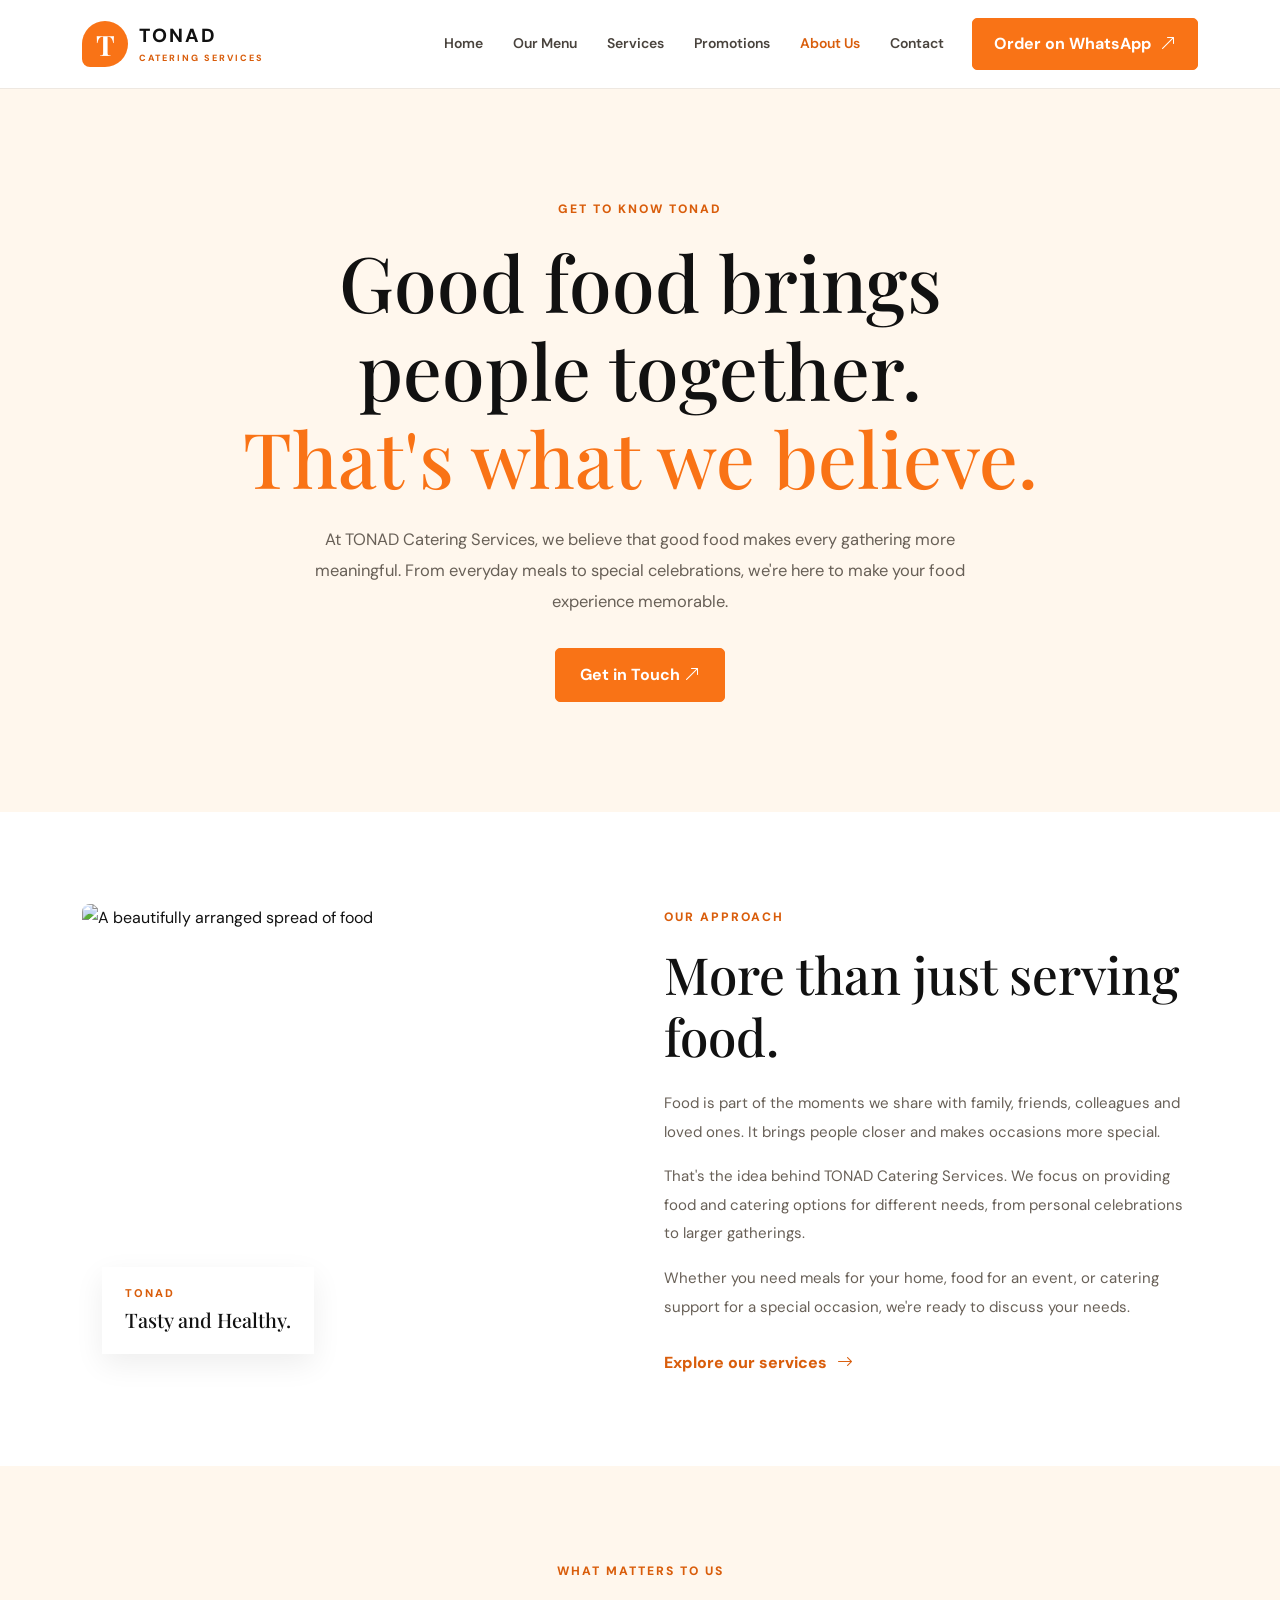
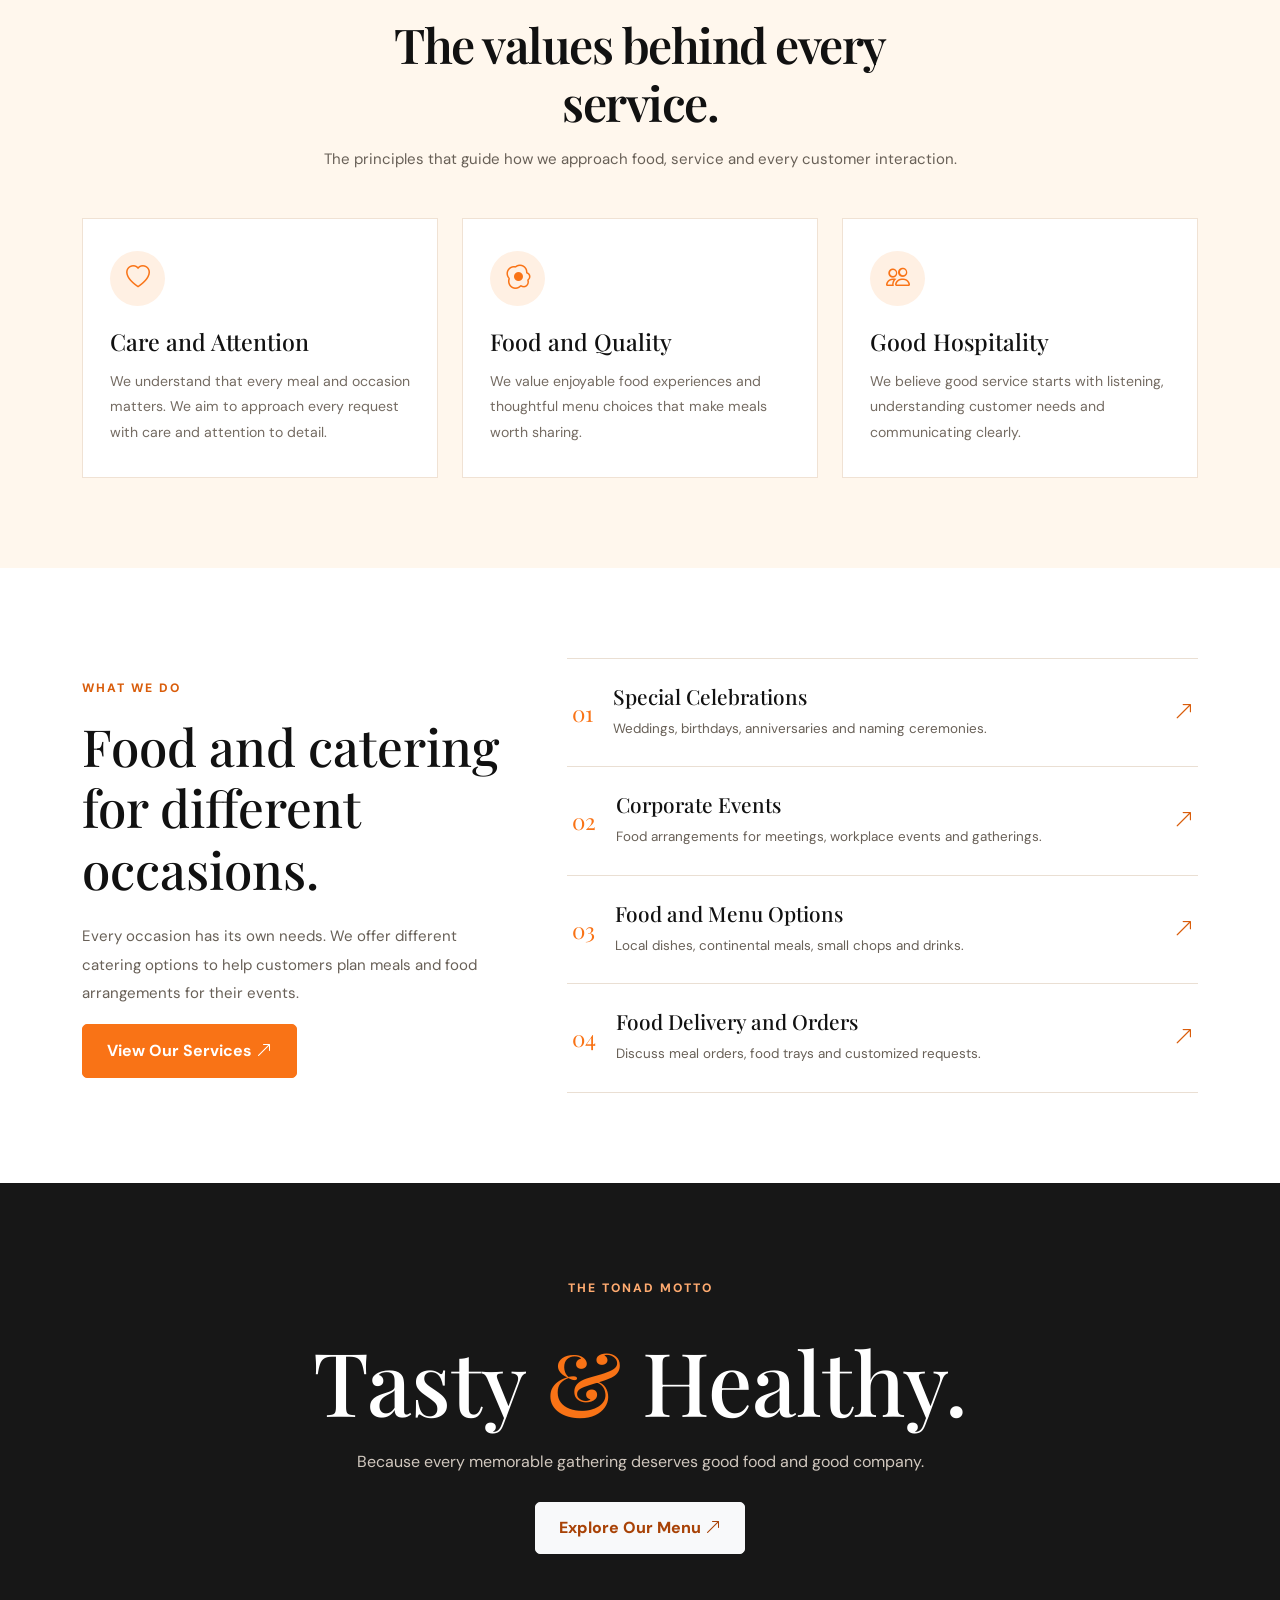
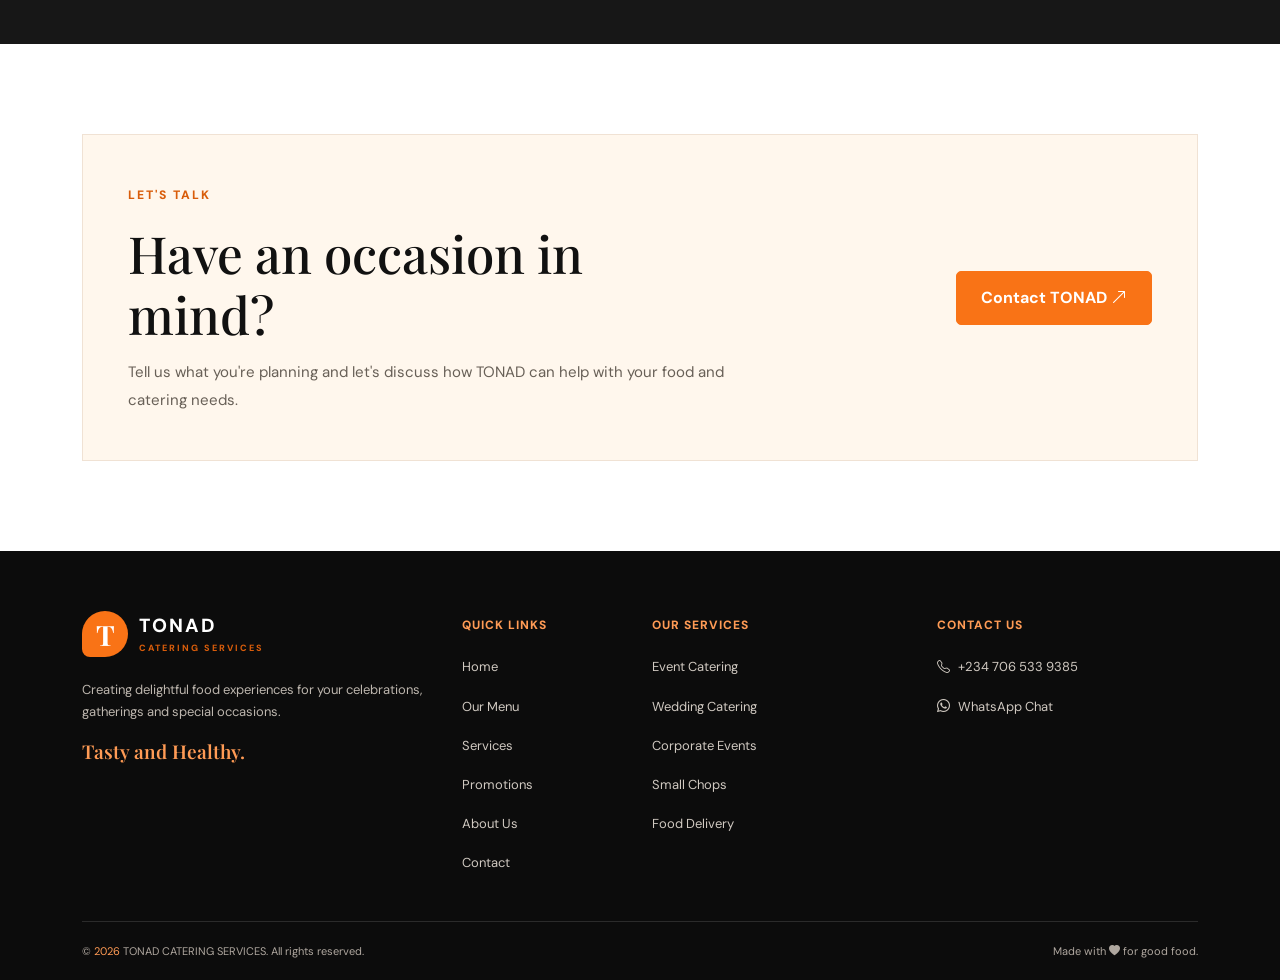
==== commit 72287f34: "Corrected Whatsapp Number in Footer" ====
--- a/about.html
+++ b/about.html
@@ -390,7 +390,7 @@
                         <li>
                             <a href="tel:+2347065339385">
                                 <i class="bi bi-telephone"></i>
-                                +234 818 116 4290
+                                +234 706 533 9385
                             </a>
                         </li>
                         <li>
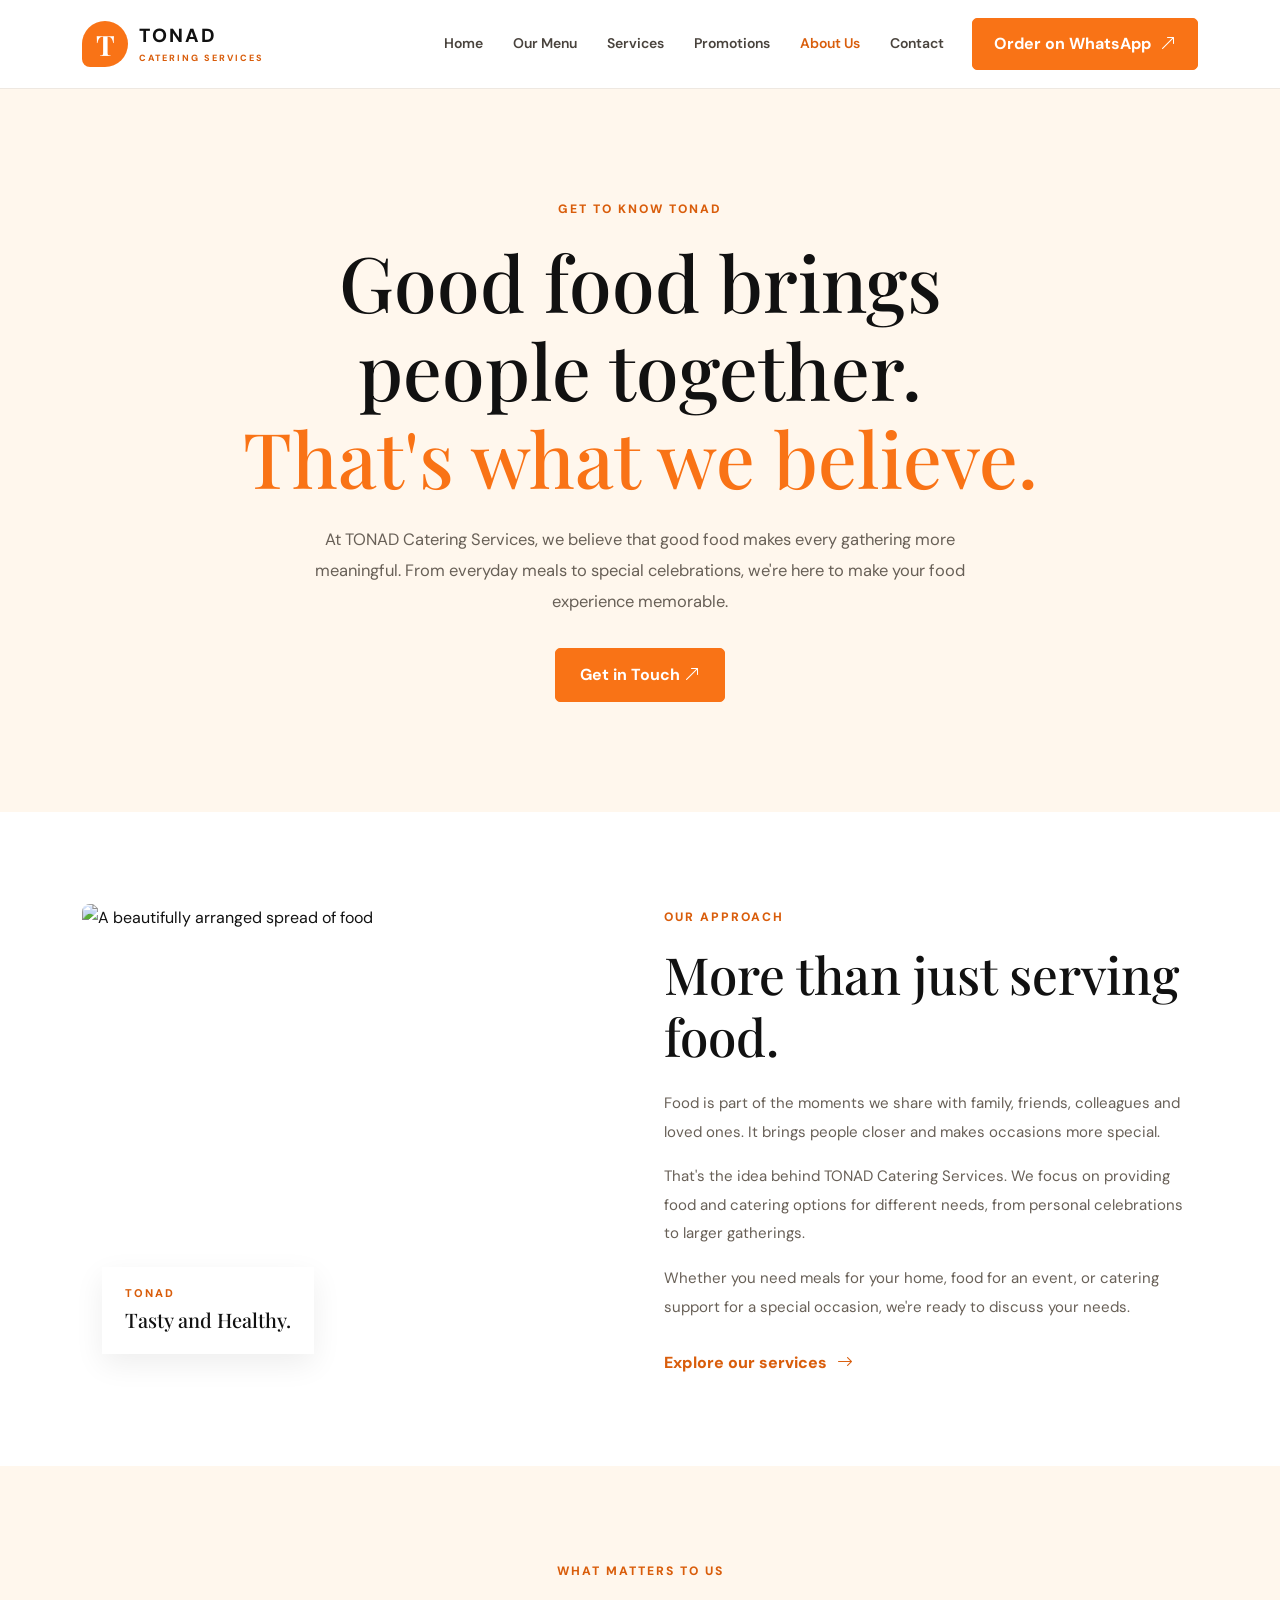
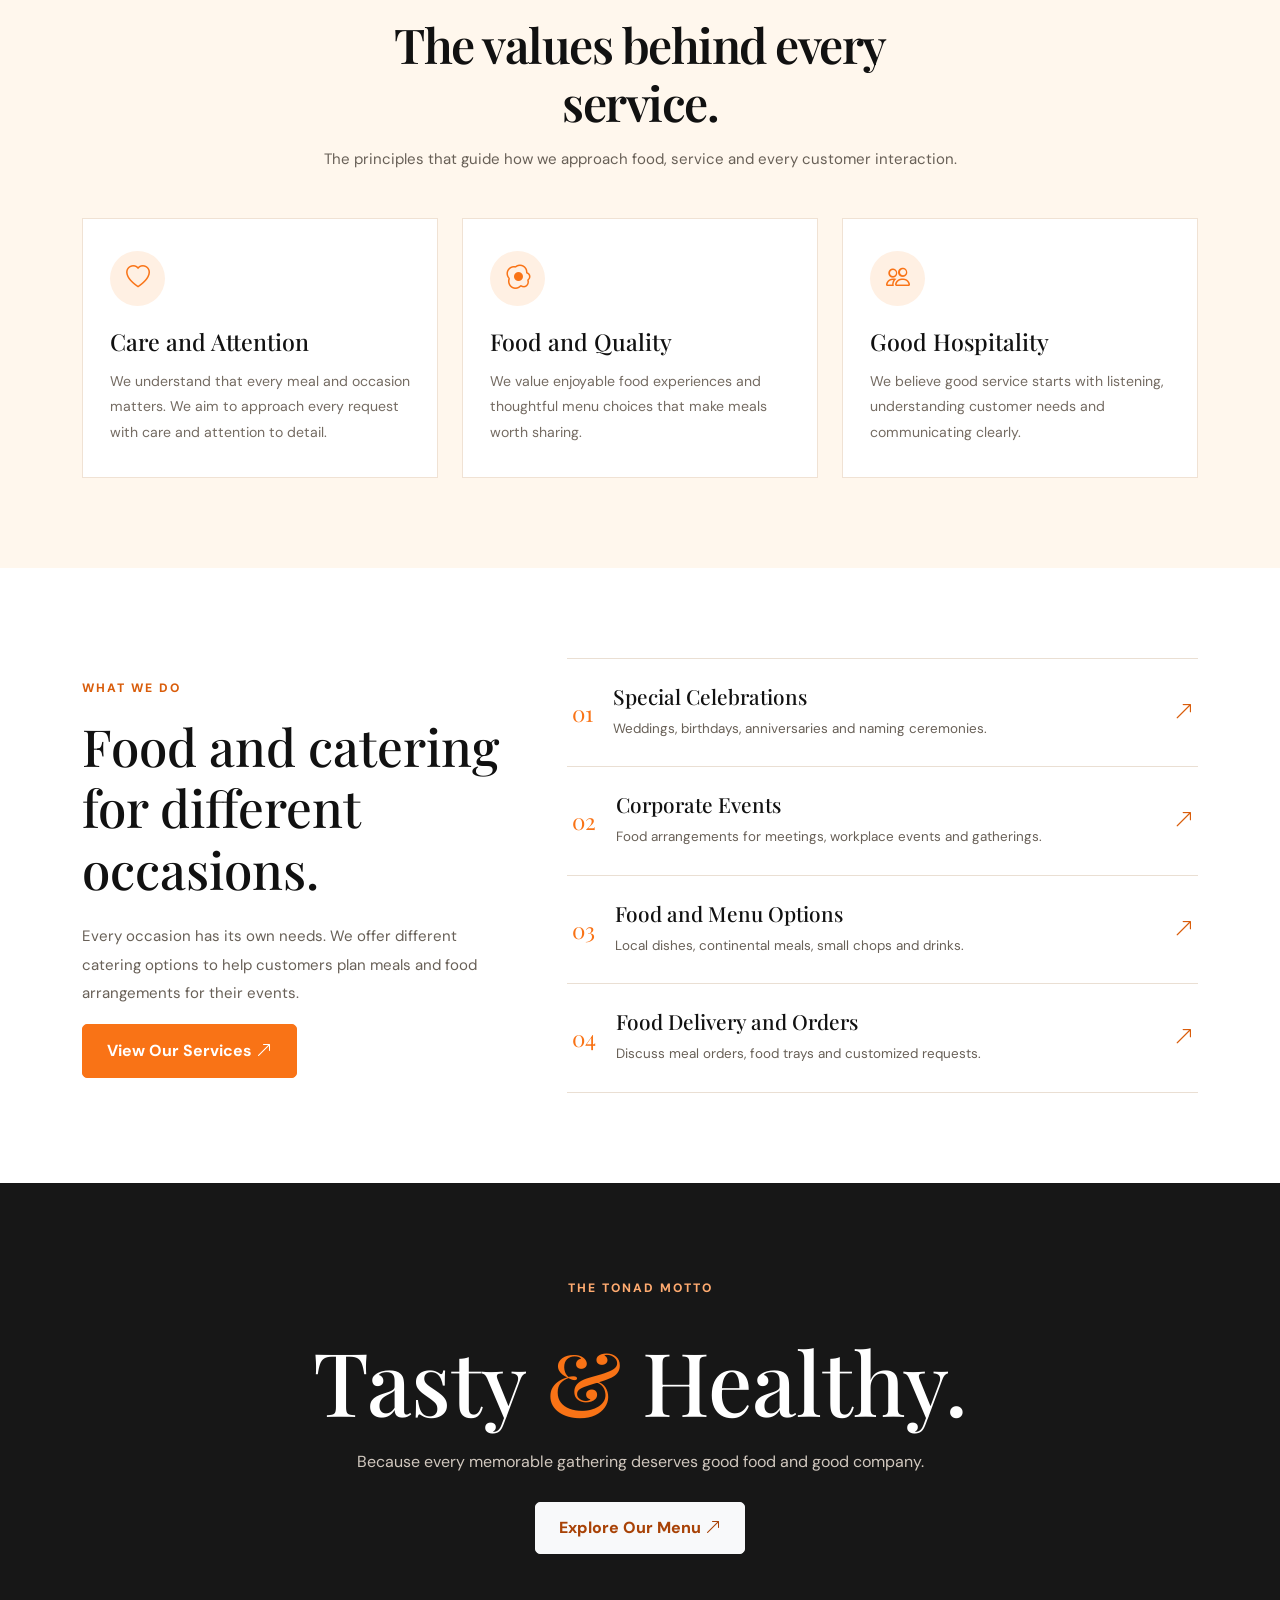
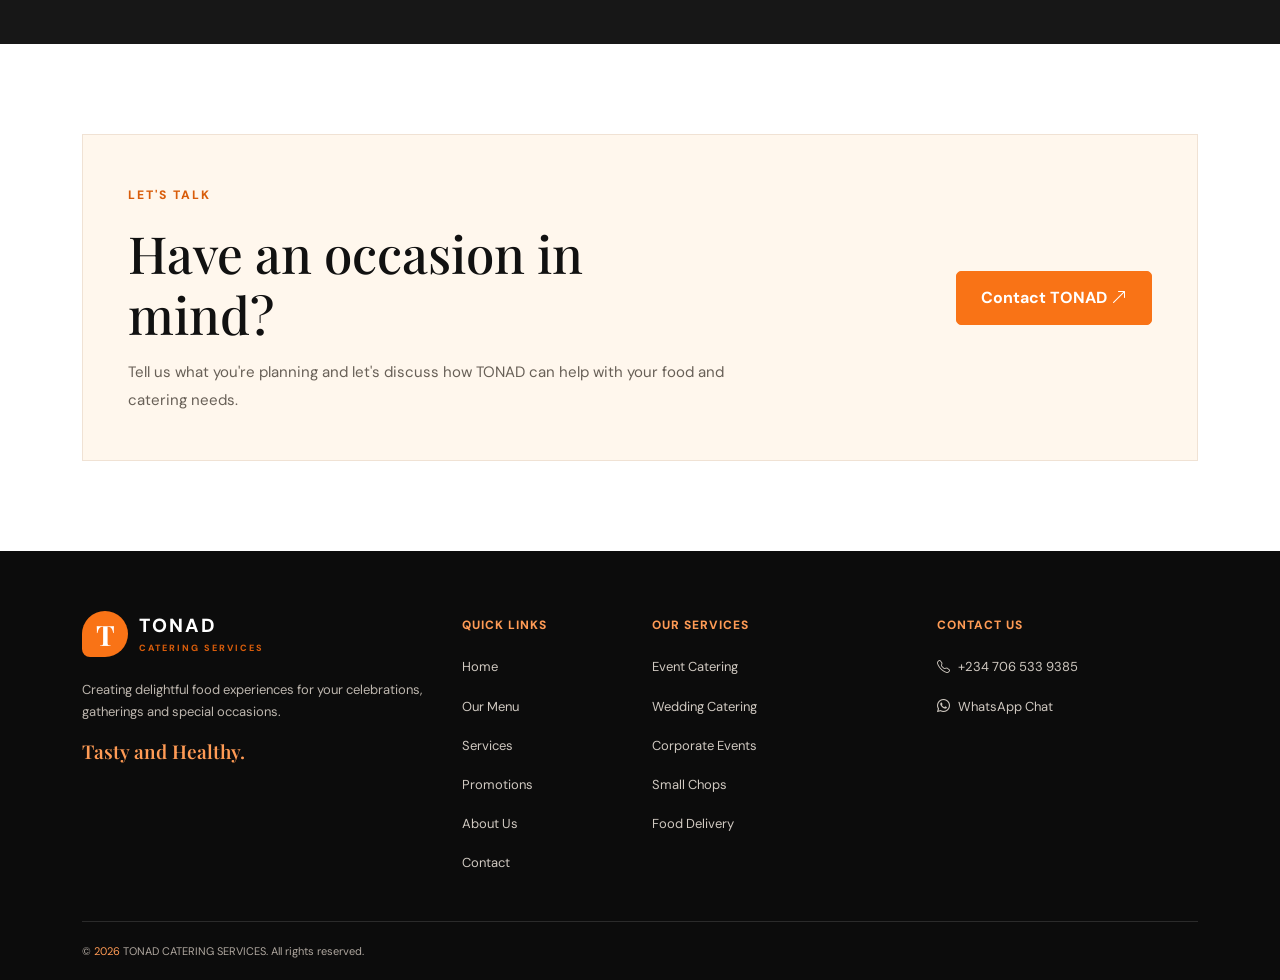
==== commit 5c69ac8f: "updated" ====
--- a/about.html
+++ b/about.html
@@ -409,7 +409,7 @@
                     &copy; <span id="currentYear"></span>
                     TONAD CATERING SERVICES. All rights reserved.
                 </p>
-                <p>Made with <i class="bi bi-heart-fill"></i> for good food.</p>
+                
             </div>
 
         </div>
